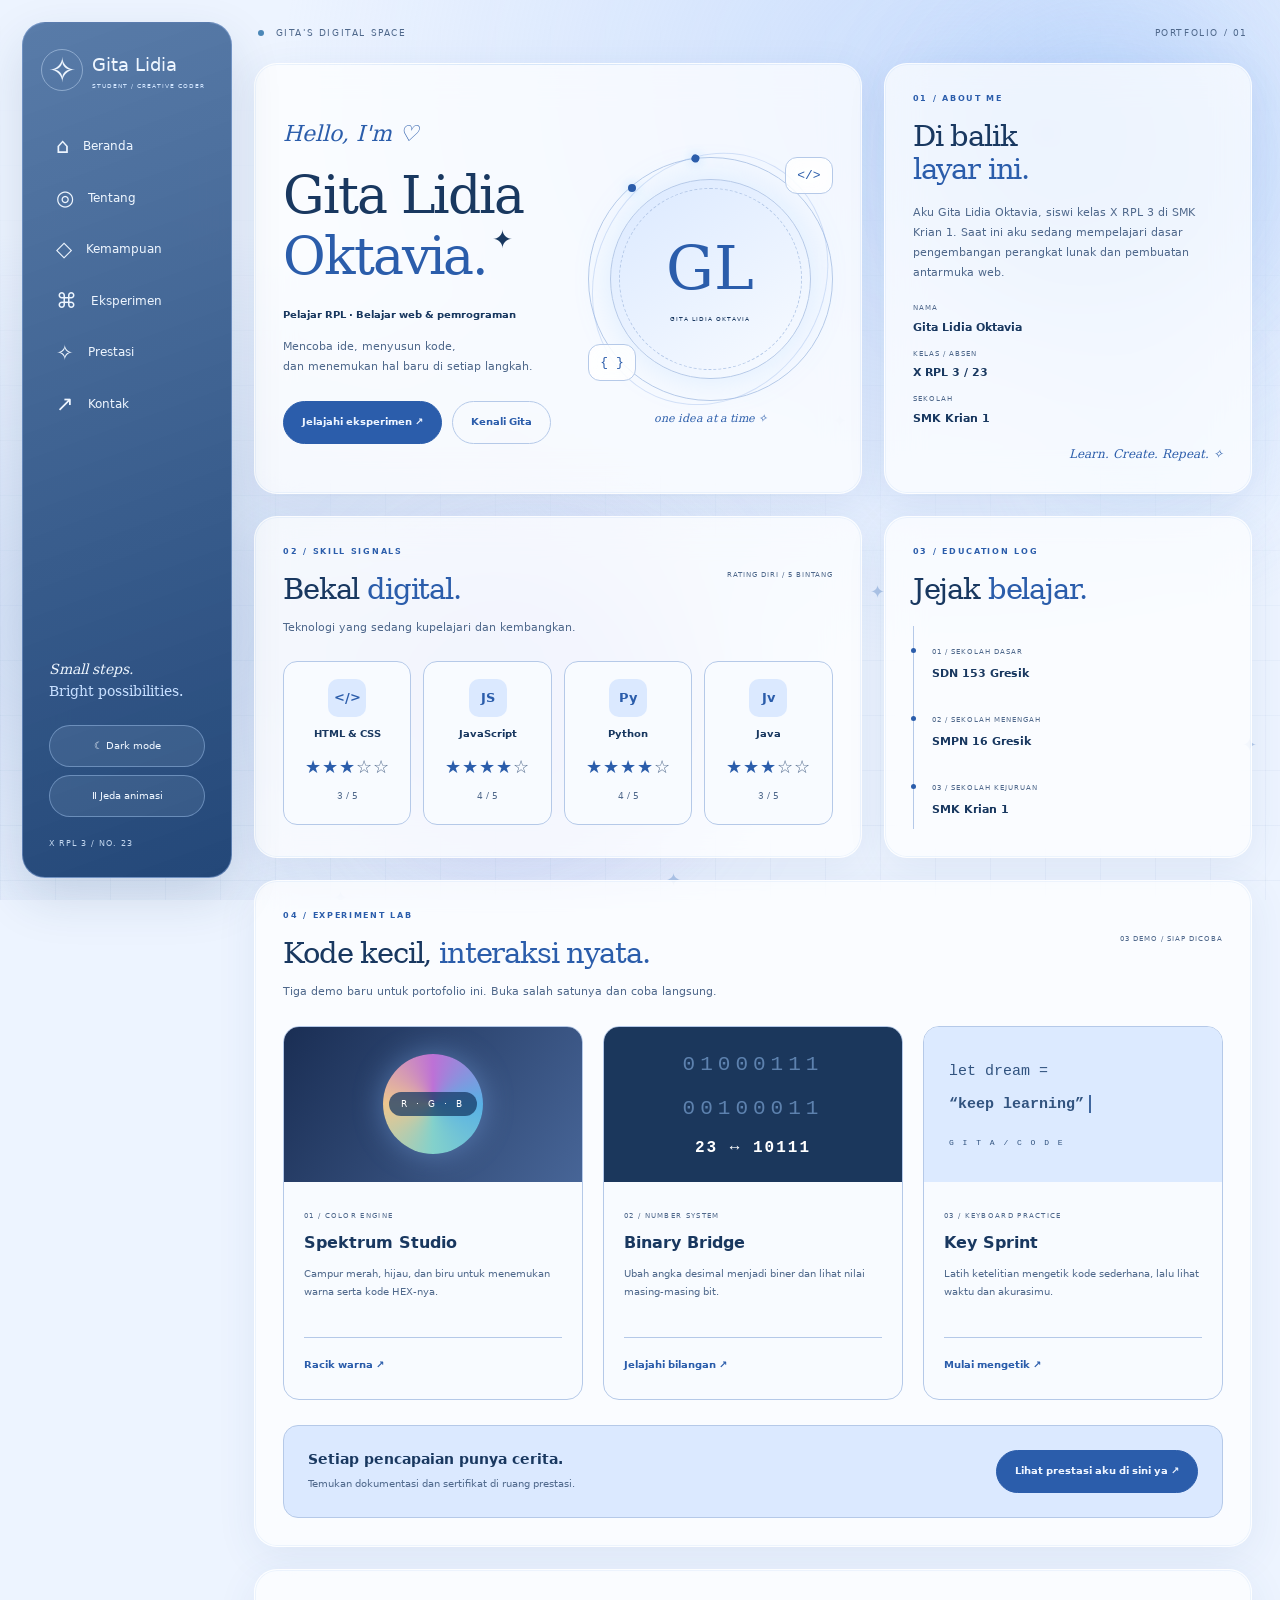
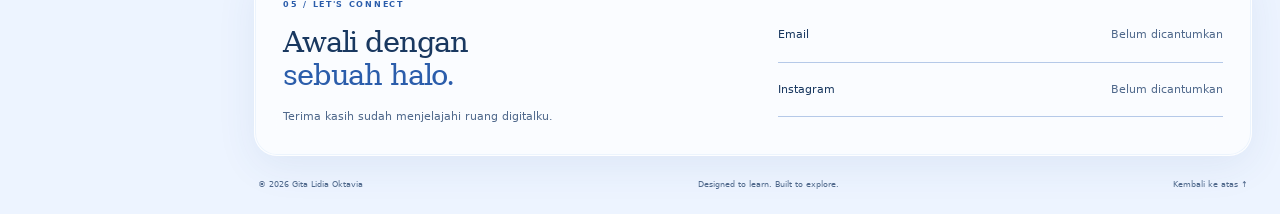
==== index.html @ 2a6676b7 "Upload ZIP deployment via Web Client Uploaded 19 files." ====
<!DOCTYPE html><html lang="id"><head><meta charset="UTF-8"><meta name="viewport" content="width=device-width, initial-scale=1"><meta name="theme-color" content="#edf4ff"><meta name="description" content="Portofolio Gita Lidia Oktavia, siswi X RPL 3 SMK Krian 1. Profil, keterampilan, eksperimen interaktif, dan prestasi."><title>Digital Space — Gita Lidia Oktavia</title><link rel="icon" href="assets/favicon.svg"><link rel="stylesheet" href="style.css"><script src="config.js" defer></script><script src="common.js" defer></script><script src="experience.js" defer></script><script src="script.js" defer></script></head><body><div class="ambient" aria-hidden="true"><i></i><i></i><i></i><div class="grid-floor"></div></div><a class="skip" href="#utama">Lewati navigasi</a><header class="sidebar"><div class="sidebar-top"><a class="brand" href="index.html"><span class="brand-icon">✧</span><span>Gita Lidia<small>STUDENT / CREATIVE CODER</small></span></a><button class="menu-toggle" aria-expanded="false" aria-controls="navigasi" hidden>Menu ☰</button></div><nav id="navigasi" aria-label="Menu utama"><a href="index.html#home"><span>⌂</span> Beranda</a><a href="index.html#profil"><span>◎</span> Tentang</a><a href="index.html#bekal"><span>◇</span> Kemampuan</a><a href="index.html#karya"><span>⌘</span> Eksperimen</a><a href="prestasi.html"><span>✧</span> Prestasi</a><a href="#kontak"><span>↗</span> Kontak</a></nav><div class="sidebar-bottom"><p>Small steps.<br><em>Bright possibilities.</em></p><button class="theme-toggle" type="button" aria-pressed="false" hidden>☾ Dark mode</button><button class="motion-toggle" type="button" aria-pressed="false" hidden>Ⅱ Jeda animasi</button><span class="sidebar-id">X RPL 3 / NO. 23</span></div></header><div class="workspace"><main id="utama"><div class="topbar"><span><i></i> GITA'S DIGITAL SPACE</span><span>PORTFOLIO / 01</span></div><div class="dashboard"><section id="home" class="glass hero"><div class="hero-copy"><p class="handwriting">Hello, I'm ♡</p><h1>Gita Lidia<br><em>Oktavia.</em><span class="spark" aria-hidden="true">✦</span></h1><p class="role">Pelajar RPL · Belajar web & pemrograman</p><p class="hero-description">Mencoba ide, menyusun kode,<br>dan menemukan hal baru di setiap langkah.</p><div class="hero-actions"><a class="button" href="#karya">Jelajahi eksperimen ↗</a><a class="button secondary" href="#profil">Kenali Gita</a></div></div><div class="profile-scene"><div class="orbit orbit-one"></div><div class="orbit orbit-two"></div><div class="profile-frame"><img id="profile-photo" alt="Foto Gita Lidia Oktavia" hidden><div id="profile-initials"><span>GL</span><small>GITA LIDIA OKTAVIA</small></div></div><span class="floating-code code-a" aria-hidden="true">&lt;/&gt;</span><span class="floating-code code-b" aria-hidden="true">{ }</span><span class="profile-caption">one idea at a time ✧</span></div></section><section id="profil" class="glass about"><p class="eyebrow">01 / ABOUT ME</p><h2>Di balik<br><em>layar ini.</em></h2><p>Aku Gita Lidia Oktavia, siswi kelas X RPL 3 di SMK Krian 1. Saat ini aku sedang mempelajari dasar pengembangan perangkat lunak dan pembuatan antarmuka web.</p><dl class="identity"><div><dt>NAMA</dt><dd>Gita Lidia Oktavia</dd></div><div><dt>KELAS / ABSEN</dt><dd>X RPL 3 / 23</dd></div><div><dt>SEKOLAH</dt><dd>SMK Krian 1</dd></div></dl><span class="about-note">Learn. Create. Repeat. ✧</span></section>
<section id="bekal" class="glass skills"><div class="section-heading"><div><p class="eyebrow">02 / SKILL SIGNALS</p><h2>Bekal <em>digital.</em></h2></div><span class="micro">RATING DIRI / 5 BINTANG</span></div><p>Teknologi yang sedang kupelajari dan kembangkan.</p><div class="skill-grid"><article class="skill-card"><span class="skill-icon">&lt;/&gt;</span><h3>HTML & CSS</h3><div class="stars" role="img" aria-label="3 dari 5 bintang"><span>★★★</span><span class="unfilled">☆☆</span></div><small>3 / 5</small></article><article class="skill-card"><span class="skill-icon">JS</span><h3>JavaScript</h3><div class="stars" role="img" aria-label="4 dari 5 bintang"><span>★★★★</span><span class="unfilled">☆</span></div><small>4 / 5</small></article><article class="skill-card"><span class="skill-icon">Py</span><h3>Python</h3><div class="stars" role="img" aria-label="4 dari 5 bintang"><span>★★★★</span><span class="unfilled">☆</span></div><small>4 / 5</small></article><article class="skill-card"><span class="skill-icon">Jv</span><h3>Java</h3><div class="stars" role="img" aria-label="3 dari 5 bintang"><span>★★★</span><span class="unfilled">☆☆</span></div><small>3 / 5</small></article></div></section><section class="glass education"><p class="eyebrow">03 / EDUCATION LOG</p><h2>Jejak <em>belajar.</em></h2><ol><li><span>01 / SEKOLAH DASAR</span><h3>SDN 153 Gresik</h3></li><li><span>02 / SEKOLAH MENENGAH</span><h3>SMPN 16 Gresik</h3></li><li><span>03 / SEKOLAH KEJURUAN</span><h3>SMK Krian 1</h3></li></ol></section>
<section id="karya" class="glass projects-panel"><div class="section-heading"><div><p class="eyebrow">04 / EXPERIMENT LAB</p><h2>Kode kecil,<em> interaksi nyata.</em></h2></div><span class="micro">03 DEMO / SIAP DICOBA</span></div><p>Tiga demo baru untuk portofolio ini. Buka salah satunya dan coba langsung.</p><div class="projects"><article class="project"><div class="project-art spectrum-art" aria-hidden="true"><div></div><span>R · G · B</span></div><div class="project-body"><span class="tag">01 / COLOR ENGINE</span><h3>Spektrum Studio</h3><p>Campur merah, hijau, dan biru untuk menemukan warna serta kode HEX-nya.</p><button class="demo-button" data-demo="rgb" hidden>Racik warna ↗</button></div></article><article class="project"><div class="project-art binary-art" aria-hidden="true"><span>01000111</span><span>00100011</span><strong>23 ↔ 10111</strong></div><div class="project-body"><span class="tag">02 / NUMBER SYSTEM</span><h3>Binary Bridge</h3><p>Ubah angka desimal menjadi biner dan lihat nilai masing-masing bit.</p><button class="demo-button" data-demo="binary" hidden>Jelajahi bilangan ↗</button></div></article><article class="project"><div class="project-art typing-art" aria-hidden="true"><span>let dream =</span><strong>“keep learning”<i></i></strong><div>G I T A / C O D E</div></div><div class="project-body"><span class="tag">03 / KEYBOARD PRACTICE</span><h3>Key Sprint</h3><p>Latih ketelitian mengetik kode sederhana, lalu lihat waktu dan akurasimu.</p><button class="demo-button" data-demo="typing" hidden>Mulai mengetik ↗</button></div></article></div><div class="achievement-cta"><div><h3>Setiap pencapaian punya cerita.</h3><p>Temukan dokumentasi dan sertifikat di ruang prestasi.</p></div><a class="button" href="prestasi.html">Lihat prestasi aku di sini ya ↗</a></div><noscript><p>Aktifkan JavaScript untuk memainkan demo.</p></noscript></section></div></main><footer id="kontak" class="glass contact-panel"><div><p class="eyebrow">05 / LET'S CONNECT</p><h2>Awali dengan<br><em>sebuah halo.</em></h2><p>Terima kasih sudah menjelajahi ruang digitalku.</p></div><div class="contact-details"><div class="contact-line"><span>Email</span><span id="email-contact">Belum dicantumkan</span></div><div class="contact-line"><span>Instagram</span><span id="social-contact">Belum dicantumkan</span></div></div></footer><div class="footer-bottom"><span>© <span id="year">2026</span> Gita Lidia Oktavia</span><span>Designed to learn. Built to explore.</span><a href="#utama">Kembali ke atas ↑</a></div></div><dialog id="demo-dialog" aria-labelledby="demo-title"><div class="dialog-head"><span>GITA / INTERACTIVE LAB</span><button id="close-dialog" type="button" aria-label="Tutup demo">×</button></div><h2 id="demo-title"></h2><div id="demo-content"></div></dialog></body></html>
---- style.css ----
@font-face{font-family:Space Sans;src:url(assets/fonts/DejaVuSans-Regular.woff);font-weight:400;font-display:swap}@font-face{font-family:Space Sans;src:url(assets/fonts/DejaVuSans-Bold.woff);font-weight:700;font-display:swap}@font-face{font-family:Space Serif;src:url(assets/fonts/DejaVuSerif-Regular.woff);font-display:swap}
:root{--bg:#edf4ff;--panel:#ffffffb8;--solid:#f8fbff;--ink:#193860;--muted:#50698c;--line:#b5c9e8;--accent:#2b5dab;--soft:#dbe9ff;--nav:#234778;--shadow:#31549415;color-scheme:light}body[data-theme=dark]{--bg:#0b1530;--panel:#112343d6;--solid:#15284a;--ink:#e5efff;--muted:#afc4e4;--line:#35527c;--accent:#a2caff;--soft:#203d66;--nav:#0b1934;--shadow:#0004;color-scheme:dark}*{box-sizing:border-box}html{scroll-behavior:smooth;scroll-padding-top:24px}body{margin:0;background:var(--bg);color:var(--ink);font:13px/1.8 'Space Sans',Arial,sans-serif}h1,h2,h3,p{margin:0}h1,h2{font-family:'Space Serif',Georgia,serif;letter-spacing:-.04em;font-weight:400;line-height:1.15}h2{font-size:29px}h3{line-height:1.4}em{font-style:normal;color:var(--accent)}a{color:inherit;text-decoration:none}button,input,select,textarea{font:inherit;color:inherit}button{cursor:pointer}button:disabled{opacity:.6;cursor:default}a:focus-visible,button:focus-visible,input:focus-visible{outline:3px solid var(--accent);outline-offset:4px}[hidden]{display:none!important}.skip{position:fixed;top:-90px;left:20px;z-index:90;padding:12px;background:var(--solid)}.skip:focus{top:10px}.ambient{position:fixed;inset:0;overflow:hidden;z-index:-1;pointer-events:none;background:radial-gradient(ellipse at 75% 10%,#accafa88,transparent 50%),radial-gradient(ellipse at 10% 70%,#b8cced88,transparent 45%)}.ambient>i{position:absolute;border-radius:50%;width:340px;height:340px;filter:blur(60px);background:#7faff53d;top:0;right:0;animation:drift 18s ease-in-out infinite alternate}.ambient>i:nth-child(2){top:60%;right:45%;background:#9da5f13d;animation-delay:-7s}.ambient>i:nth-child(3){top:40%;right:5%;width:140px;height:140px;background:#c1e1ff80;animation-delay:-4s}.grid-floor{position:absolute;inset:0;background-image:linear-gradient(#7196c312 1px,transparent 1px),linear-gradient(90deg,#7196c312 1px,transparent 1px);background-size:55px 55px;mask-image:linear-gradient(transparent,#000)}.sidebar{position:fixed;top:22px;bottom:22px;left:22px;width:210px;border:1px solid #89a9db88;border-radius:23px;background:linear-gradient(160deg,#41689bdc,var(--nav));backdrop-filter:blur(20px);color:#eef6ff;padding:26px 18px;display:flex;flex-direction:column;box-shadow:0 20px 50px #1b3c6425;z-index:20}.brand{display:flex;align-items:center;gap:9px;font-size:18px;line-height:1.5}.brand-icon{font-size:34px;border:1px solid #d3e8ff70;line-height:1;width:42px;height:42px;border-radius:50%;display:grid;place-items:center}.brand small{display:block;font-size:6px;letter-spacing:1px;color:#d1e5ff;margin-top:3px}nav{display:flex;flex-direction:column;gap:10px;margin-top:35px}nav a{display:flex;align-items:center;gap:14px;border-radius:30px;padding:10px 15px;font-size:12px;transition:background .2s}nav a span{font-size:21px;line-height:1}nav a:hover,nav a.active{background:#b6d3ff3d;box-shadow:inset 0 0 0 1px #d6e8ff4d}.sidebar-bottom{margin-top:auto;padding:25px 8px 0}.sidebar-bottom p{font-family:'Space Serif',serif;font-style:italic;font-size:14px;line-height:1.6;margin-bottom:22px}.sidebar-bottom em{color:#c6deff}.theme-toggle,.motion-toggle,.menu-toggle{border:1px solid #97b9e588;border-radius:22px;background:#d6e8ff18;color:#eef6ff;padding:10px 12px;font-size:10px;min-height:42px}.sidebar-bottom button{display:block;width:100%;margin-top:8px}.sidebar-id{display:block;font-size:8px;letter-spacing:1px;margin-top:20px;color:#c3d7ef}.menu-toggle{display:none}.workspace{margin-left:254px;padding:25px 28px 0 0;max-width:1700px}.topbar{display:flex;justify-content:space-between;margin:0 4px 22px;font-size:9px;letter-spacing:1.6px;color:var(--muted)}.topbar i{display:inline-block;width:6px;height:6px;border-radius:50%;background:#4c88b8;margin-right:7px}.glass{background:var(--panel);border:1px solid #fff9;border-radius:23px;box-shadow:0 10px 40px var(--shadow),inset 0 0 0 1px #b6d0f433;backdrop-filter:blur(18px);padding:28px;min-width:0}body[data-theme=dark] .glass{border-color:#789ac638}.dashboard{display:grid;grid-template-columns:1.65fr 1fr;gap:22px}.hero{display:grid;grid-template-columns:1.2fr 1fr;gap:12px;align-items:center;min-height:400px;overflow:hidden;position:relative}.hero:after{content:'';height:1px;width:100%;position:absolute;left:0;top:0;background:linear-gradient(90deg,transparent,#98c0ef,transparent);animation:scan 8s linear infinite;pointer-events:none;opacity:.25}.handwriting{font-family:'Space Serif',serif;font-style:italic;font-size:22px;color:var(--accent);margin-bottom:12px}.hero h1{font-size:clamp(38px,4.1vw,65px)}.spark{font-size:25px;display:inline-block;vertical-align:top;margin-left:5px;animation:twinkle 4s ease-in-out infinite}.role{font-weight:700;font-size:10px;margin-top:20px}.hero-description{font-size:11px;color:var(--muted);margin-top:13px}.hero-actions{display:flex;gap:10px;flex-wrap:wrap;margin-top:24px}.button{display:inline-flex;align-items:center;justify-content:center;background:var(--accent);color:var(--bg);border:1px solid var(--accent);border-radius:25px;min-height:43px;padding:11px 18px;font-size:10px;font-weight:700;transition:transform .2s,box-shadow .2s}.button:hover{transform:translateY(-3px);box-shadow:0 8px 20px var(--shadow)}.secondary{background:transparent;color:var(--accent);border-color:var(--line)}.profile-scene{position:relative;aspect-ratio:1;display:grid;place-items:center;width:100%;max-width:250px;margin:auto}.profile-frame{width:82%;height:82%;border-radius:50%;background:linear-gradient(145deg,var(--soft),var(--solid));border:1px solid var(--line);padding:8px;overflow:hidden;box-shadow:0 0 35px #91c8ff40}.profile-frame img{width:100%;height:100%;object-fit:cover;border-radius:50%}#profile-initials{height:100%;display:flex;flex-direction:column;align-items:center;justify-content:center;border-radius:50%;border:1px dashed var(--line)}#profile-initials>span{font-family:'Space Serif',serif;font-size:60px;line-height:1.2;color:var(--accent)}#profile-initials small{font-size:6px;letter-spacing:1px;margin-top:10px}.orbit{position:absolute;inset:0;border:1px solid var(--line);border-radius:50%;animation:spin 24s linear infinite;pointer-events:none}.orbit:before{content:'';width:8px;height:8px;position:absolute;top:11%;left:16%;border-radius:50%;background:var(--accent);box-shadow:0 0 12px #abd8ff}.orbit-two{inset:-8px 8px;transform:rotate(30deg);animation-direction:reverse;border-color:#8caee755}.floating-code{position:absolute;border:1px solid var(--line);background:var(--panel);backdrop-filter:blur(10px);padding:6px 11px;border-radius:12px;color:var(--accent);font-family:monospace;animation:bob 5s ease-in-out infinite}.code-a{top:0;right:0}.code-b{bottom:8%;left:0;animation-delay:-2s}.profile-caption{position:absolute;bottom:-28px;left:0;right:0;font-family:'Space Serif',serif;text-align:center;font-style:italic;color:var(--accent);font-size:11px}.eyebrow{font-size:8px;letter-spacing:1.7px;color:var(--accent);font-weight:700;margin-bottom:13px}.about>p:not(.eyebrow){color:var(--muted);font-size:11px;margin-top:17px}.identity{margin:20px 0 0;display:grid;gap:10px}.identity dt{font-size:7px;letter-spacing:1px;color:var(--muted)}.identity dd{font-size:11px;font-weight:700;margin:3px 0 0}.about-note{font-family:'Space Serif',serif;font-style:italic;display:block;text-align:right;margin-top:15px;color:var(--accent);font-size:12px}.section-heading{display:flex;justify-content:space-between;align-items:center;gap:18px;margin-bottom:12px}.micro{font-size:7px;letter-spacing:1px;color:var(--muted)}.skills>p,.projects-panel>p{font-size:11px;color:var(--muted)}.skill-grid{display:grid;grid-template-columns:repeat(4,1fr);gap:12px;margin-top:23px}.skill-card{padding:17px 10px;background:var(--solid);border:1px solid var(--line);border-radius:14px;text-align:center}.skill-icon{display:inline-grid;place-items:center;font-weight:700;width:38px;height:38px;border-radius:10px;background:var(--soft);color:var(--accent);font-size:13px}.skill-card h3{font-size:10px;margin-top:10px}.stars{white-space:nowrap;font-size:18px;letter-spacing:1px;color:var(--accent);margin-top:10px}.unfilled{color:var(--muted)}.skill-card small{font-size:9px;color:var(--muted)}.education ol{list-style:none;margin:20px 0 0;padding:0}.education li{padding:12px 0 12px 18px;border-left:1px solid var(--line);position:relative}.education li:before{content:'';width:5px;height:5px;background:var(--accent);border-radius:50%;position:absolute;left:-3px;top:22px}.education li span{font-size:7px;letter-spacing:1px;color:var(--muted)}.education h3{font-size:11px;margin-top:5px}.projects-panel{grid-column:1/-1}.projects{display:grid;grid-template-columns:repeat(3,1fr);gap:20px;margin-top:24px}.project{border:1px solid var(--line);border-radius:16px;overflow:hidden;background:var(--solid);transition:transform .25s}.project:hover{transform:translateY(-5px)}.project-art{height:155px;position:relative;background:var(--soft);overflow:hidden}.project-body{padding:20px}.tag{font-size:7px;letter-spacing:1.3px;color:var(--muted)}.project h3{font-size:16px;margin-top:7px}.project p{font-size:10px;color:var(--muted);margin-top:10px;min-height:55px}.demo-button{width:100%;border:0;border-top:1px solid var(--line);padding:13px 0 0;background:none;color:var(--accent);margin-top:17px;text-align:left;font-size:10px;font-weight:700;min-height:42px}.spectrum-art{display:grid;place-items:center;background:linear-gradient(125deg,#1a2e54,#476597)}.spectrum-art div{width:100px;height:100px;border-radius:50%;background:conic-gradient(#bd71d6,#59b1e5,#83d1cb,#eec68e,#bd71d6);box-shadow:0 0 30px #8ebdff66;animation:spin 22s linear infinite}.spectrum-art span{position:absolute;color:#fff;background:#153964bb;padding:4px 12px;border-radius:20px;font-size:9px;letter-spacing:3px}.binary-art{display:flex;flex-direction:column;justify-content:center;align-items:center;font-family:monospace;background:#1b375c;color:#9ecbff;letter-spacing:5px;gap:6px}.binary-art span{font-size:21px;opacity:.5}.binary-art strong{letter-spacing:2px;font-size:16px;color:#fff}.typing-art{display:flex;flex-direction:column;justify-content:center;padding:20px 25px;background:#dceaff;color:#31537f;font-family:monospace;font-size:15px;gap:6px}.typing-art strong{font-size:15px}.typing-art div{font-size:8px;letter-spacing:2px;margin-top:12px}.typing-art i{display:inline-block;width:2px;height:18px;background:#40679e;vertical-align:middle;margin-left:5px;animation:twinkle 1s infinite}.achievement-cta{padding:24px;background:var(--soft);border:1px solid var(--line);border-radius:15px;display:flex;justify-content:space-between;gap:20px;align-items:center;margin-top:25px}.achievement-cta h3{font-size:14px}.achievement-cta p{font-size:10px;margin-top:6px;color:var(--muted)}.contact-panel{display:grid;grid-template-columns:1fr 1fr;gap:50px;margin-top:22px}.contact-panel p:not(.eyebrow){font-size:11px;color:var(--muted);margin-top:15px}.contact-details{align-self:center}.contact-line{padding:17px 0;border-bottom:1px solid var(--line);display:flex;justify-content:space-between;gap:20px;font-size:11px;overflow-wrap:anywhere}.contact-line a{text-decoration:underline}.contact-line>span:last-child{color:var(--muted);min-width:0}.footer-bottom{display:flex;justify-content:space-between;gap:20px;font-size:8px;color:var(--muted);padding:22px 4px}.gallery-intro{position:relative;margin-bottom:22px;padding:40px}.gallery-intro .eyebrow{margin-top:30px}.gallery-intro h1{font-size:clamp(35px,5vw,60px)}.gallery-intro>p:last-child{margin-top:24px;color:var(--muted)}.text-link{font-size:11px;color:var(--accent)}.gallery-section{min-height:350px}.achievement-grid{display:grid;grid-template-columns:repeat(3,1fr);gap:20px}#gallery-status{font-size:11px;color:var(--muted);margin-bottom:20px}.achievement-card{border:1px solid var(--line);border-radius:16px;overflow:hidden}.achievement-open{background:var(--solid);padding:0;border:0;width:100%;text-align:left}.achievement-image{aspect-ratio:4/3;padding:15px;background:var(--soft)}.achievement-image img{width:100%;height:100%;object-fit:contain}.achievement-caption{padding:20px;display:flex;align-items:center;justify-content:space-between;gap:10px}.achievement-caption h2{font-size:20px}.achievement-caption span{font-size:9px}.achievement-empty{padding:50px 15px;text-align:center;border:1px dashed var(--line);border-radius:17px}.achievement-empty>span{font-size:40px;color:var(--accent)}.achievement-empty h2{font-size:27px}.achievement-empty p{font-size:12px;margin-top:15px;color:var(--muted)}dialog{width:min(550px,calc(100% - 28px));max-height:88vh;overflow:auto;background:var(--solid);color:var(--ink);border:1px solid var(--line);padding:25px;border-radius:22px;box-shadow:0 25px 80px #0004}dialog::backdrop{background:#09172ec7;backdrop-filter:blur(5px)}.dialog-head{display:flex;justify-content:space-between;align-items:center;gap:10px}.dialog-head>span{font-size:8px;letter-spacing:1px;color:var(--muted)}.dialog-head button{width:44px;height:44px;border-radius:50%;background:var(--soft);border:1px solid var(--line);font-size:25px}dialog h2{font-size:29px;margin:15px 0 20px}dialog p{font-size:12px;color:var(--muted)}.achievement-viewer{width:min(950px,calc(100% - 28px))}.achievement-viewer img{display:block;max-height:60vh;width:100%;object-fit:contain;margin:20px 0}label{display:block;font-size:12px;margin:15px 0 7px}input:not([type=range]){width:100%;min-height:45px;border:1px solid var(--line);border-radius:9px;padding:12px;background:var(--bg)}input[type=range]{width:100%;accent-color:var(--accent);min-height:30px}.color-preview{height:140px;border:1px solid var(--line);border-radius:15px;margin:20px 0}.result{display:block;padding:16px;background:var(--soft);border-radius:12px;font:700 17px/1.6 monospace;overflow-wrap:anywhere;margin:15px 0}.demo-actions{display:flex;gap:10px;flex-wrap:wrap;margin-top:20px}.bit-grid{display:grid;grid-template-columns:repeat(8,1fr);gap:5px;margin:20px 0}.bit-grid div{padding:10px 2px;text-align:center;border-radius:8px;background:var(--soft);border:1px solid var(--line)}.bit-grid strong{font-size:19px;display:block}.bit-grid small{font-size:8px;color:var(--muted)}.typing-target{font-family:monospace;font-size:15px;padding:20px;border-radius:12px;background:var(--soft);margin:20px 0;overflow-wrap:anywhere}.sparkle{position:absolute;font-size:18px;color:#5b87c866;animation:twinkle 5s ease-in-out infinite}.is-paused *{animation-play-state:paused!important}.reveal-in{animation:reveal .6s ease-out both}@keyframes spin{to{rotate:360deg}}@keyframes bob{50%{transform:translateY(-10px)}}@keyframes drift{to{transform:translate(-100px,100px) scale(1.2)}}@keyframes twinkle{50%{opacity:.2;scale:.85}}@keyframes scan{to{top:100%}}@keyframes reveal{from{opacity:.4;transform:translateY(18px)}to{opacity:1;transform:none}}
@media(min-width:1700px){.workspace{margin-right:auto}}@media(max-width:1200px){.sidebar{width:190px;left:16px;padding:25px 14px}.workspace{margin-left:226px;padding-right:20px}.dashboard{grid-template-columns:1fr 1fr}.hero{grid-column:1/-1;grid-template-columns:1.3fr 1fr;min-height:350px;padding:35px}.hero h1{font-size:60px}.profile-scene{max-width:230px}.about{grid-column:1}.skills{grid-column:2}.skill-grid{grid-template-columns:1fr 1fr}.education{grid-column:1/-1}.education ol{display:grid;grid-template-columns:repeat(3,1fr);gap:20px}.stars{font-size:19px}.section-heading{flex-wrap:wrap}.glass{padding:25px}.project-body{padding:16px}}
@media(max-width:760px){html{scroll-padding-top:90px}.sidebar{position:sticky;top:0;bottom:auto;left:0;width:100%;border-radius:0;padding:12px 20px;display:block;background:var(--nav)}.sidebar-top{display:flex;align-items:center;justify-content:space-between}.brand{font-size:17px}.brand-icon{width:36px;height:36px;font-size:29px}.brand small{font-size:6px}.menu-toggle{display:block}nav{flex-direction:row;flex-wrap:wrap;gap:5px;margin-top:13px}nav a{font-size:10px;padding:7px 10px;gap:7px}nav a span{font-size:16px}.js nav{display:none}.js nav.open{display:flex}.sidebar-bottom{padding:0;display:flex;gap:8px;align-items:center;margin-top:8px}.sidebar-bottom p,.sidebar-id{display:none}.sidebar-bottom button{display:inline-block;width:auto;margin:0;padding:7px 12px;font-size:9px;min-height:34px}.workspace{margin:0;padding:22px 16px 0}.topbar{font-size:7px;letter-spacing:1px;margin-bottom:18px}.dashboard{grid-template-columns:1fr;gap:16px}.hero,.about,.skills,.education,.projects-panel{grid-column:auto}.glass{padding:24px;border-radius:19px}.hero{grid-template-columns:1fr;gap:40px;padding:30px 25px 50px}.hero h1{font-size:clamp(46px,14vw,67px)}.handwriting{font-size:22px}.hero-description{font-size:12px}.role{font-size:10px}.profile-scene{max-width:220px}.hero-actions{gap:10px}.button{font-size:10px}.identity{gap:17px}.identity dd{font-size:13px}.about>p:not(.eyebrow){font-size:12px}.about h2 br{display:none}.skill-grid{gap:12px}.skill-card h3{font-size:12px}.skill-card{padding:20px 10px}.education ol{grid-template-columns:1fr;gap:5px}.education h3{font-size:13px}.projects{grid-template-columns:1fr;gap:20px}.project p{min-height:0;font-size:12px}.project h3{font-size:18px}.project-body{padding:22px}.project-art{height:165px}.demo-button{font-size:12px}.tag{font-size:8px}.projects-panel h2{font-size:29px}.achievement-cta{padding:20px;flex-direction:column;align-items:start}.achievement-cta .button{font-size:9px}.contact-panel{grid-template-columns:1fr;gap:20px;margin-top:16px}.contact-line{flex-wrap:wrap}.footer-bottom{flex-direction:column;gap:6px;padding:22px 5px 30px}.gallery-intro h1{font-size:36px}.achievement-grid{grid-template-columns:1fr}.gallery-intro>p:last-child{font-size:12px}.achievement-empty h2{font-size:25px}dialog{padding:20px}.bit-grid{gap:3px}.bit-grid small{font-size:7px}.ambient>i{width:200px;height:200px}}
@media(prefers-reduced-motion:reduce){html{scroll-behavior:auto}*,*::before,*::after{animation:none!important;transition:none!important}.motion-toggle{display:none!important}}
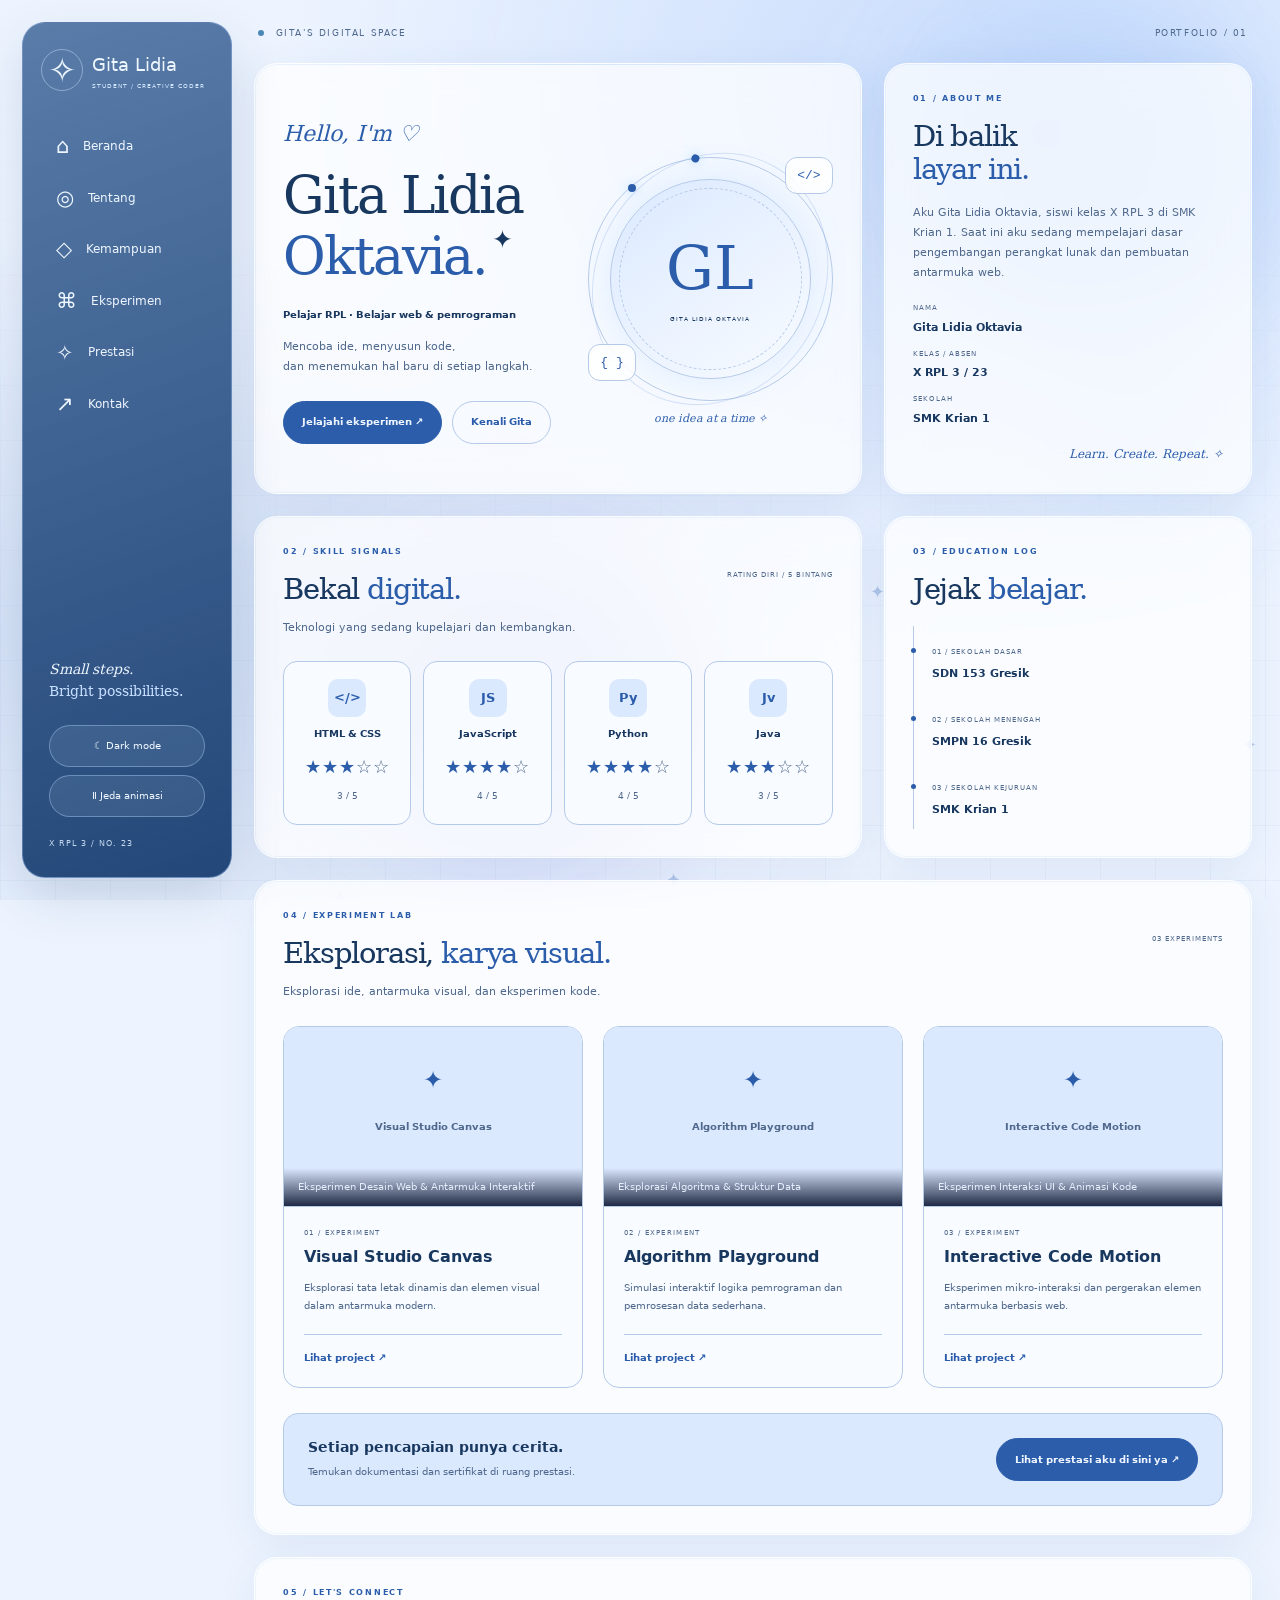
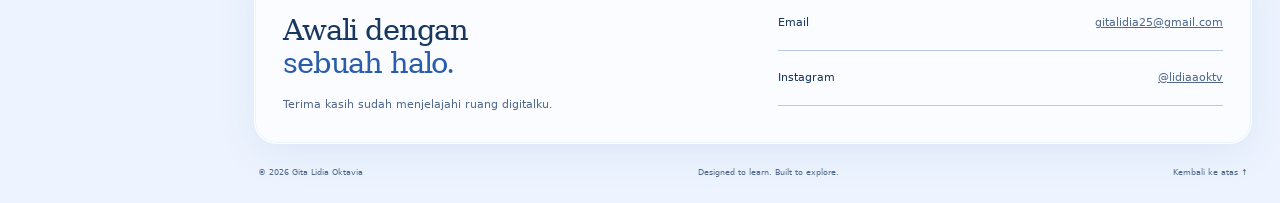
==== commit c3368f9a: "feat: update Experiment Lab section to dynamic image cards - Move Experiment Lab data structure to c" ====
--- a/index.html
+++ b/index.html
@@ -1,3 +1,3 @@
 <!DOCTYPE html><html lang="id"><head><meta charset="UTF-8"><meta name="viewport" content="width=device-width, initial-scale=1"><meta name="theme-color" content="#edf4ff"><meta name="description" content="Portofolio Gita Lidia Oktavia, siswi X RPL 3 SMK Krian 1. Profil, keterampilan, eksperimen interaktif, dan prestasi."><title>Digital Space — Gita Lidia Oktavia</title><link rel="icon" href="assets/favicon.svg"><link rel="stylesheet" href="style.css"><script src="config.js" defer></script><script src="common.js" defer></script><script src="experience.js" defer></script><script src="script.js" defer></script></head><body><div class="ambient" aria-hidden="true"><i></i><i></i><i></i><div class="grid-floor"></div></div><a class="skip" href="#utama">Lewati navigasi</a><header class="sidebar"><div class="sidebar-top"><a class="brand" href="index.html"><span class="brand-icon">✧</span><span>Gita Lidia<small>STUDENT / CREATIVE CODER</small></span></a><button class="menu-toggle" aria-expanded="false" aria-controls="navigasi" hidden>Menu ☰</button></div><nav id="navigasi" aria-label="Menu utama"><a href="index.html#home"><span>⌂</span> Beranda</a><a href="index.html#profil"><span>◎</span> Tentang</a><a href="index.html#bekal"><span>◇</span> Kemampuan</a><a href="index.html#karya"><span>⌘</span> Eksperimen</a><a href="prestasi.html"><span>✧</span> Prestasi</a><a href="#kontak"><span>↗</span> Kontak</a></nav><div class="sidebar-bottom"><p>Small steps.<br><em>Bright possibilities.</em></p><button class="theme-toggle" type="button" aria-pressed="false" hidden>☾ Dark mode</button><button class="motion-toggle" type="button" aria-pressed="false" hidden>Ⅱ Jeda animasi</button><span class="sidebar-id">X RPL 3 / NO. 23</span></div></header><div class="workspace"><main id="utama"><div class="topbar"><span><i></i> GITA'S DIGITAL SPACE</span><span>PORTFOLIO / 01</span></div><div class="dashboard"><section id="home" class="glass hero"><div class="hero-copy"><p class="handwriting">Hello, I'm ♡</p><h1>Gita Lidia<br><em>Oktavia.</em><span class="spark" aria-hidden="true">✦</span></h1><p class="role">Pelajar RPL · Belajar web & pemrograman</p><p class="hero-description">Mencoba ide, menyusun kode,<br>dan menemukan hal baru di setiap langkah.</p><div class="hero-actions"><a class="button" href="#karya">Jelajahi eksperimen ↗</a><a class="button secondary" href="#profil">Kenali Gita</a></div></div><div class="profile-scene"><div class="orbit orbit-one"></div><div class="orbit orbit-two"></div><div class="profile-frame"><img id="profile-photo" alt="Foto Gita Lidia Oktavia" hidden><div id="profile-initials"><span>GL</span><small>GITA LIDIA OKTAVIA</small></div></div><span class="floating-code code-a" aria-hidden="true">&lt;/&gt;</span><span class="floating-code code-b" aria-hidden="true">{ }</span><span class="profile-caption">one idea at a time ✧</span></div></section><section id="profil" class="glass about"><p class="eyebrow">01 / ABOUT ME</p><h2>Di balik<br><em>layar ini.</em></h2><p>Aku Gita Lidia Oktavia, siswi kelas X RPL 3 di SMK Krian 1. Saat ini aku sedang mempelajari dasar pengembangan perangkat lunak dan pembuatan antarmuka web.</p><dl class="identity"><div><dt>NAMA</dt><dd>Gita Lidia Oktavia</dd></div><div><dt>KELAS / ABSEN</dt><dd>X RPL 3 / 23</dd></div><div><dt>SEKOLAH</dt><dd>SMK Krian 1</dd></div></dl><span class="about-note">Learn. Create. Repeat. ✧</span></section>
 <section id="bekal" class="glass skills"><div class="section-heading"><div><p class="eyebrow">02 / SKILL SIGNALS</p><h2>Bekal <em>digital.</em></h2></div><span class="micro">RATING DIRI / 5 BINTANG</span></div><p>Teknologi yang sedang kupelajari dan kembangkan.</p><div class="skill-grid"><article class="skill-card"><span class="skill-icon">&lt;/&gt;</span><h3>HTML & CSS</h3><div class="stars" role="img" aria-label="3 dari 5 bintang"><span>★★★</span><span class="unfilled">☆☆</span></div><small>3 / 5</small></article><article class="skill-card"><span class="skill-icon">JS</span><h3>JavaScript</h3><div class="stars" role="img" aria-label="4 dari 5 bintang"><span>★★★★</span><span class="unfilled">☆</span></div><small>4 / 5</small></article><article class="skill-card"><span class="skill-icon">Py</span><h3>Python</h3><div class="stars" role="img" aria-label="4 dari 5 bintang"><span>★★★★</span><span class="unfilled">☆</span></div><small>4 / 5</small></article><article class="skill-card"><span class="skill-icon">Jv</span><h3>Java</h3><div class="stars" role="img" aria-label="3 dari 5 bintang"><span>★★★</span><span class="unfilled">☆☆</span></div><small>3 / 5</small></article></div></section><section class="glass education"><p class="eyebrow">03 / EDUCATION LOG</p><h2>Jejak <em>belajar.</em></h2><ol><li><span>01 / SEKOLAH DASAR</span><h3>SDN 153 Gresik</h3></li><li><span>02 / SEKOLAH MENENGAH</span><h3>SMPN 16 Gresik</h3></li><li><span>03 / SEKOLAH KEJURUAN</span><h3>SMK Krian 1</h3></li></ol></section>
-<section id="karya" class="glass projects-panel"><div class="section-heading"><div><p class="eyebrow">04 / EXPERIMENT LAB</p><h2>Kode kecil,<em> interaksi nyata.</em></h2></div><span class="micro">03 DEMO / SIAP DICOBA</span></div><p>Tiga demo baru untuk portofolio ini. Buka salah satunya dan coba langsung.</p><div class="projects"><article class="project"><div class="project-art spectrum-art" aria-hidden="true"><div></div><span>R · G · B</span></div><div class="project-body"><span class="tag">01 / COLOR ENGINE</span><h3>Spektrum Studio</h3><p>Campur merah, hijau, dan biru untuk menemukan warna serta kode HEX-nya.</p><button class="demo-button" data-demo="rgb" hidden>Racik warna ↗</button></div></article><article class="project"><div class="project-art binary-art" aria-hidden="true"><span>01000111</span><span>00100011</span><strong>23 ↔ 10111</strong></div><div class="project-body"><span class="tag">02 / NUMBER SYSTEM</span><h3>Binary Bridge</h3><p>Ubah angka desimal menjadi biner dan lihat nilai masing-masing bit.</p><button class="demo-button" data-demo="binary" hidden>Jelajahi bilangan ↗</button></div></article><article class="project"><div class="project-art typing-art" aria-hidden="true"><span>let dream =</span><strong>“keep learning”<i></i></strong><div>G I T A / C O D E</div></div><div class="project-body"><span class="tag">03 / KEYBOARD PRACTICE</span><h3>Key Sprint</h3><p>Latih ketelitian mengetik kode sederhana, lalu lihat waktu dan akurasimu.</p><button class="demo-button" data-demo="typing" hidden>Mulai mengetik ↗</button></div></article></div><div class="achievement-cta"><div><h3>Setiap pencapaian punya cerita.</h3><p>Temukan dokumentasi dan sertifikat di ruang prestasi.</p></div><a class="button" href="prestasi.html">Lihat prestasi aku di sini ya ↗</a></div><noscript><p>Aktifkan JavaScript untuk memainkan demo.</p></noscript></section></div></main><footer id="kontak" class="glass contact-panel"><div><p class="eyebrow">05 / LET'S CONNECT</p><h2>Awali dengan<br><em>sebuah halo.</em></h2><p>Terima kasih sudah menjelajahi ruang digitalku.</p></div><div class="contact-details"><div class="contact-line"><span>Email</span><span id="email-contact">Belum dicantumkan</span></div><div class="contact-line"><span>Instagram</span><span id="social-contact">Belum dicantumkan</span></div></div></footer><div class="footer-bottom"><span>© <span id="year">2026</span> Gita Lidia Oktavia</span><span>Designed to learn. Built to explore.</span><a href="#utama">Kembali ke atas ↑</a></div></div><dialog id="demo-dialog" aria-labelledby="demo-title"><div class="dialog-head"><span>GITA / INTERACTIVE LAB</span><button id="close-dialog" type="button" aria-label="Tutup demo">×</button></div><h2 id="demo-title"></h2><div id="demo-content"></div></dialog></body></html>+<section id="karya" class="glass projects-panel"><div class="section-heading"><div><p class="eyebrow">04 / EXPERIMENT LAB</p><h2>Eksplorasi,<em> karya visual.</em></h2></div><span class="micro">03 EXPERIMENTS</span></div><p>Eksplorasi ide, antarmuka visual, dan eksperimen kode.</p><div class="projects" id="experiment-container"></div><div class="achievement-cta"><div><h3>Setiap pencapaian punya cerita.</h3><p>Temukan dokumentasi dan sertifikat di ruang prestasi.</p></div><a class="button" href="prestasi.html">Lihat prestasi aku di sini ya ↗</a></div><noscript><p>Aktifkan JavaScript untuk melihat eksperimen.</p></noscript></section></div></main><footer id="kontak" class="glass contact-panel"><div><p class="eyebrow">05 / LET'S CONNECT</p><h2>Awali dengan<br><em>sebuah halo.</em></h2><p>Terima kasih sudah menjelajahi ruang digitalku.</p></div><div class="contact-details"><div class="contact-line"><span>Email</span><span id="email-contact">Belum dicantumkan</span></div><div class="contact-line"><span>Instagram</span><span id="social-contact">Belum dicantumkan</span></div></div></footer><div class="footer-bottom"><span>© <span id="year">2026</span> Gita Lidia Oktavia</span><span>Designed to learn. Built to explore.</span><a href="#utama">Kembali ke atas ↑</a></div></div><dialog id="demo-dialog" aria-labelledby="demo-title"><div class="dialog-head"><span>GITA / INTERACTIVE LAB</span><button id="close-dialog" type="button" aria-label="Tutup demo">×</button></div><h2 id="demo-title"></h2><div id="demo-content"></div></dialog></body></html>
--- a/style.css
+++ b/style.css
@@ -1,5 +1,5 @@
 @font-face{font-family:Space Sans;src:url(assets/fonts/DejaVuSans-Regular.woff);font-weight:400;font-display:swap}@font-face{font-family:Space Sans;src:url(assets/fonts/DejaVuSans-Bold.woff);font-weight:700;font-display:swap}@font-face{font-family:Space Serif;src:url(assets/fonts/DejaVuSerif-Regular.woff);font-display:swap}
-:root{--bg:#edf4ff;--panel:#ffffffb8;--solid:#f8fbff;--ink:#193860;--muted:#50698c;--line:#b5c9e8;--accent:#2b5dab;--soft:#dbe9ff;--nav:#234778;--shadow:#31549415;color-scheme:light}body[data-theme=dark]{--bg:#0b1530;--panel:#112343d6;--solid:#15284a;--ink:#e5efff;--muted:#afc4e4;--line:#35527c;--accent:#a2caff;--soft:#203d66;--nav:#0b1934;--shadow:#0004;color-scheme:dark}*{box-sizing:border-box}html{scroll-behavior:smooth;scroll-padding-top:24px}body{margin:0;background:var(--bg);color:var(--ink);font:13px/1.8 'Space Sans',Arial,sans-serif}h1,h2,h3,p{margin:0}h1,h2{font-family:'Space Serif',Georgia,serif;letter-spacing:-.04em;font-weight:400;line-height:1.15}h2{font-size:29px}h3{line-height:1.4}em{font-style:normal;color:var(--accent)}a{color:inherit;text-decoration:none}button,input,select,textarea{font:inherit;color:inherit}button{cursor:pointer}button:disabled{opacity:.6;cursor:default}a:focus-visible,button:focus-visible,input:focus-visible{outline:3px solid var(--accent);outline-offset:4px}[hidden]{display:none!important}.skip{position:fixed;top:-90px;left:20px;z-index:90;padding:12px;background:var(--solid)}.skip:focus{top:10px}.ambient{position:fixed;inset:0;overflow:hidden;z-index:-1;pointer-events:none;background:radial-gradient(ellipse at 75% 10%,#accafa88,transparent 50%),radial-gradient(ellipse at 10% 70%,#b8cced88,transparent 45%)}.ambient>i{position:absolute;border-radius:50%;width:340px;height:340px;filter:blur(60px);background:#7faff53d;top:0;right:0;animation:drift 18s ease-in-out infinite alternate}.ambient>i:nth-child(2){top:60%;right:45%;background:#9da5f13d;animation-delay:-7s}.ambient>i:nth-child(3){top:40%;right:5%;width:140px;height:140px;background:#c1e1ff80;animation-delay:-4s}.grid-floor{position:absolute;inset:0;background-image:linear-gradient(#7196c312 1px,transparent 1px),linear-gradient(90deg,#7196c312 1px,transparent 1px);background-size:55px 55px;mask-image:linear-gradient(transparent,#000)}.sidebar{position:fixed;top:22px;bottom:22px;left:22px;width:210px;border:1px solid #89a9db88;border-radius:23px;background:linear-gradient(160deg,#41689bdc,var(--nav));backdrop-filter:blur(20px);color:#eef6ff;padding:26px 18px;display:flex;flex-direction:column;box-shadow:0 20px 50px #1b3c6425;z-index:20}.brand{display:flex;align-items:center;gap:9px;font-size:18px;line-height:1.5}.brand-icon{font-size:34px;border:1px solid #d3e8ff70;line-height:1;width:42px;height:42px;border-radius:50%;display:grid;place-items:center}.brand small{display:block;font-size:6px;letter-spacing:1px;color:#d1e5ff;margin-top:3px}nav{display:flex;flex-direction:column;gap:10px;margin-top:35px}nav a{display:flex;align-items:center;gap:14px;border-radius:30px;padding:10px 15px;font-size:12px;transition:background .2s}nav a span{font-size:21px;line-height:1}nav a:hover,nav a.active{background:#b6d3ff3d;box-shadow:inset 0 0 0 1px #d6e8ff4d}.sidebar-bottom{margin-top:auto;padding:25px 8px 0}.sidebar-bottom p{font-family:'Space Serif',serif;font-style:italic;font-size:14px;line-height:1.6;margin-bottom:22px}.sidebar-bottom em{color:#c6deff}.theme-toggle,.motion-toggle,.menu-toggle{border:1px solid #97b9e588;border-radius:22px;background:#d6e8ff18;color:#eef6ff;padding:10px 12px;font-size:10px;min-height:42px}.sidebar-bottom button{display:block;width:100%;margin-top:8px}.sidebar-id{display:block;font-size:8px;letter-spacing:1px;margin-top:20px;color:#c3d7ef}.menu-toggle{display:none}.workspace{margin-left:254px;padding:25px 28px 0 0;max-width:1700px}.topbar{display:flex;justify-content:space-between;margin:0 4px 22px;font-size:9px;letter-spacing:1.6px;color:var(--muted)}.topbar i{display:inline-block;width:6px;height:6px;border-radius:50%;background:#4c88b8;margin-right:7px}.glass{background:var(--panel);border:1px solid #fff9;border-radius:23px;box-shadow:0 10px 40px var(--shadow),inset 0 0 0 1px #b6d0f433;backdrop-filter:blur(18px);padding:28px;min-width:0}body[data-theme=dark] .glass{border-color:#789ac638}.dashboard{display:grid;grid-template-columns:1.65fr 1fr;gap:22px}.hero{display:grid;grid-template-columns:1.2fr 1fr;gap:12px;align-items:center;min-height:400px;overflow:hidden;position:relative}.hero:after{content:'';height:1px;width:100%;position:absolute;left:0;top:0;background:linear-gradient(90deg,transparent,#98c0ef,transparent);animation:scan 8s linear infinite;pointer-events:none;opacity:.25}.handwriting{font-family:'Space Serif',serif;font-style:italic;font-size:22px;color:var(--accent);margin-bottom:12px}.hero h1{font-size:clamp(38px,4.1vw,65px)}.spark{font-size:25px;display:inline-block;vertical-align:top;margin-left:5px;animation:twinkle 4s ease-in-out infinite}.role{font-weight:700;font-size:10px;margin-top:20px}.hero-description{font-size:11px;color:var(--muted);margin-top:13px}.hero-actions{display:flex;gap:10px;flex-wrap:wrap;margin-top:24px}.button{display:inline-flex;align-items:center;justify-content:center;background:var(--accent);color:var(--bg);border:1px solid var(--accent);border-radius:25px;min-height:43px;padding:11px 18px;font-size:10px;font-weight:700;transition:transform .2s,box-shadow .2s}.button:hover{transform:translateY(-3px);box-shadow:0 8px 20px var(--shadow)}.secondary{background:transparent;color:var(--accent);border-color:var(--line)}.profile-scene{position:relative;aspect-ratio:1;display:grid;place-items:center;width:100%;max-width:250px;margin:auto}.profile-frame{width:82%;height:82%;border-radius:50%;background:linear-gradient(145deg,var(--soft),var(--solid));border:1px solid var(--line);padding:8px;overflow:hidden;box-shadow:0 0 35px #91c8ff40}.profile-frame img{width:100%;height:100%;object-fit:cover;border-radius:50%}#profile-initials{height:100%;display:flex;flex-direction:column;align-items:center;justify-content:center;border-radius:50%;border:1px dashed var(--line)}#profile-initials>span{font-family:'Space Serif',serif;font-size:60px;line-height:1.2;color:var(--accent)}#profile-initials small{font-size:6px;letter-spacing:1px;margin-top:10px}.orbit{position:absolute;inset:0;border:1px solid var(--line);border-radius:50%;animation:spin 24s linear infinite;pointer-events:none}.orbit:before{content:'';width:8px;height:8px;position:absolute;top:11%;left:16%;border-radius:50%;background:var(--accent);box-shadow:0 0 12px #abd8ff}.orbit-two{inset:-8px 8px;transform:rotate(30deg);animation-direction:reverse;border-color:#8caee755}.floating-code{position:absolute;border:1px solid var(--line);background:var(--panel);backdrop-filter:blur(10px);padding:6px 11px;border-radius:12px;color:var(--accent);font-family:monospace;animation:bob 5s ease-in-out infinite}.code-a{top:0;right:0}.code-b{bottom:8%;left:0;animation-delay:-2s}.profile-caption{position:absolute;bottom:-28px;left:0;right:0;font-family:'Space Serif',serif;text-align:center;font-style:italic;color:var(--accent);font-size:11px}.eyebrow{font-size:8px;letter-spacing:1.7px;color:var(--accent);font-weight:700;margin-bottom:13px}.about>p:not(.eyebrow){color:var(--muted);font-size:11px;margin-top:17px}.identity{margin:20px 0 0;display:grid;gap:10px}.identity dt{font-size:7px;letter-spacing:1px;color:var(--muted)}.identity dd{font-size:11px;font-weight:700;margin:3px 0 0}.about-note{font-family:'Space Serif',serif;font-style:italic;display:block;text-align:right;margin-top:15px;color:var(--accent);font-size:12px}.section-heading{display:flex;justify-content:space-between;align-items:center;gap:18px;margin-bottom:12px}.micro{font-size:7px;letter-spacing:1px;color:var(--muted)}.skills>p,.projects-panel>p{font-size:11px;color:var(--muted)}.skill-grid{display:grid;grid-template-columns:repeat(4,1fr);gap:12px;margin-top:23px}.skill-card{padding:17px 10px;background:var(--solid);border:1px solid var(--line);border-radius:14px;text-align:center}.skill-icon{display:inline-grid;place-items:center;font-weight:700;width:38px;height:38px;border-radius:10px;background:var(--soft);color:var(--accent);font-size:13px}.skill-card h3{font-size:10px;margin-top:10px}.stars{white-space:nowrap;font-size:18px;letter-spacing:1px;color:var(--accent);margin-top:10px}.unfilled{color:var(--muted)}.skill-card small{font-size:9px;color:var(--muted)}.education ol{list-style:none;margin:20px 0 0;padding:0}.education li{padding:12px 0 12px 18px;border-left:1px solid var(--line);position:relative}.education li:before{content:'';width:5px;height:5px;background:var(--accent);border-radius:50%;position:absolute;left:-3px;top:22px}.education li span{font-size:7px;letter-spacing:1px;color:var(--muted)}.education h3{font-size:11px;margin-top:5px}.projects-panel{grid-column:1/-1}.projects{display:grid;grid-template-columns:repeat(3,1fr);gap:20px;margin-top:24px}.project{border:1px solid var(--line);border-radius:16px;overflow:hidden;background:var(--solid);transition:transform .25s}.project:hover{transform:translateY(-5px)}.project-art{height:155px;position:relative;background:var(--soft);overflow:hidden}.project-body{padding:20px}.tag{font-size:7px;letter-spacing:1.3px;color:var(--muted)}.project h3{font-size:16px;margin-top:7px}.project p{font-size:10px;color:var(--muted);margin-top:10px;min-height:55px}.demo-button{width:100%;border:0;border-top:1px solid var(--line);padding:13px 0 0;background:none;color:var(--accent);margin-top:17px;text-align:left;font-size:10px;font-weight:700;min-height:42px}.spectrum-art{display:grid;place-items:center;background:linear-gradient(125deg,#1a2e54,#476597)}.spectrum-art div{width:100px;height:100px;border-radius:50%;background:conic-gradient(#bd71d6,#59b1e5,#83d1cb,#eec68e,#bd71d6);box-shadow:0 0 30px #8ebdff66;animation:spin 22s linear infinite}.spectrum-art span{position:absolute;color:#fff;background:#153964bb;padding:4px 12px;border-radius:20px;font-size:9px;letter-spacing:3px}.binary-art{display:flex;flex-direction:column;justify-content:center;align-items:center;font-family:monospace;background:#1b375c;color:#9ecbff;letter-spacing:5px;gap:6px}.binary-art span{font-size:21px;opacity:.5}.binary-art strong{letter-spacing:2px;font-size:16px;color:#fff}.typing-art{display:flex;flex-direction:column;justify-content:center;padding:20px 25px;background:#dceaff;color:#31537f;font-family:monospace;font-size:15px;gap:6px}.typing-art strong{font-size:15px}.typing-art div{font-size:8px;letter-spacing:2px;margin-top:12px}.typing-art i{display:inline-block;width:2px;height:18px;background:#40679e;vertical-align:middle;margin-left:5px;animation:twinkle 1s infinite}.achievement-cta{padding:24px;background:var(--soft);border:1px solid var(--line);border-radius:15px;display:flex;justify-content:space-between;gap:20px;align-items:center;margin-top:25px}.achievement-cta h3{font-size:14px}.achievement-cta p{font-size:10px;margin-top:6px;color:var(--muted)}.contact-panel{display:grid;grid-template-columns:1fr 1fr;gap:50px;margin-top:22px}.contact-panel p:not(.eyebrow){font-size:11px;color:var(--muted);margin-top:15px}.contact-details{align-self:center}.contact-line{padding:17px 0;border-bottom:1px solid var(--line);display:flex;justify-content:space-between;gap:20px;font-size:11px;overflow-wrap:anywhere}.contact-line a{text-decoration:underline}.contact-line>span:last-child{color:var(--muted);min-width:0}.footer-bottom{display:flex;justify-content:space-between;gap:20px;font-size:8px;color:var(--muted);padding:22px 4px}.gallery-intro{position:relative;margin-bottom:22px;padding:40px}.gallery-intro .eyebrow{margin-top:30px}.gallery-intro h1{font-size:clamp(35px,5vw,60px)}.gallery-intro>p:last-child{margin-top:24px;color:var(--muted)}.text-link{font-size:11px;color:var(--accent)}.gallery-section{min-height:350px}.achievement-grid{display:grid;grid-template-columns:repeat(3,1fr);gap:20px}#gallery-status{font-size:11px;color:var(--muted);margin-bottom:20px}.achievement-card{border:1px solid var(--line);border-radius:16px;overflow:hidden}.achievement-open{background:var(--solid);padding:0;border:0;width:100%;text-align:left}.achievement-image{aspect-ratio:4/3;padding:15px;background:var(--soft)}.achievement-image img{width:100%;height:100%;object-fit:contain}.achievement-caption{padding:20px;display:flex;align-items:center;justify-content:space-between;gap:10px}.achievement-caption h2{font-size:20px}.achievement-caption span{font-size:9px}.achievement-empty{padding:50px 15px;text-align:center;border:1px dashed var(--line);border-radius:17px}.achievement-empty>span{font-size:40px;color:var(--accent)}.achievement-empty h2{font-size:27px}.achievement-empty p{font-size:12px;margin-top:15px;color:var(--muted)}dialog{width:min(550px,calc(100% - 28px));max-height:88vh;overflow:auto;background:var(--solid);color:var(--ink);border:1px solid var(--line);padding:25px;border-radius:22px;box-shadow:0 25px 80px #0004}dialog::backdrop{background:#09172ec7;backdrop-filter:blur(5px)}.dialog-head{display:flex;justify-content:space-between;align-items:center;gap:10px}.dialog-head>span{font-size:8px;letter-spacing:1px;color:var(--muted)}.dialog-head button{width:44px;height:44px;border-radius:50%;background:var(--soft);border:1px solid var(--line);font-size:25px}dialog h2{font-size:29px;margin:15px 0 20px}dialog p{font-size:12px;color:var(--muted)}.achievement-viewer{width:min(950px,calc(100% - 28px))}.achievement-viewer img{display:block;max-height:60vh;width:100%;object-fit:contain;margin:20px 0}label{display:block;font-size:12px;margin:15px 0 7px}input:not([type=range]){width:100%;min-height:45px;border:1px solid var(--line);border-radius:9px;padding:12px;background:var(--bg)}input[type=range]{width:100%;accent-color:var(--accent);min-height:30px}.color-preview{height:140px;border:1px solid var(--line);border-radius:15px;margin:20px 0}.result{display:block;padding:16px;background:var(--soft);border-radius:12px;font:700 17px/1.6 monospace;overflow-wrap:anywhere;margin:15px 0}.demo-actions{display:flex;gap:10px;flex-wrap:wrap;margin-top:20px}.bit-grid{display:grid;grid-template-columns:repeat(8,1fr);gap:5px;margin:20px 0}.bit-grid div{padding:10px 2px;text-align:center;border-radius:8px;background:var(--soft);border:1px solid var(--line)}.bit-grid strong{font-size:19px;display:block}.bit-grid small{font-size:8px;color:var(--muted)}.typing-target{font-family:monospace;font-size:15px;padding:20px;border-radius:12px;background:var(--soft);margin:20px 0;overflow-wrap:anywhere}.sparkle{position:absolute;font-size:18px;color:#5b87c866;animation:twinkle 5s ease-in-out infinite}.is-paused *{animation-play-state:paused!important}.reveal-in{animation:reveal .6s ease-out both}@keyframes spin{to{rotate:360deg}}@keyframes bob{50%{transform:translateY(-10px)}}@keyframes drift{to{transform:translate(-100px,100px) scale(1.2)}}@keyframes twinkle{50%{opacity:.2;scale:.85}}@keyframes scan{to{top:100%}}@keyframes reveal{from{opacity:.4;transform:translateY(18px)}to{opacity:1;transform:none}}
+:root{--bg:#edf4ff;--panel:#ffffffb8;--solid:#f8fbff;--ink:#193860;--muted:#50698c;--line:#b5c9e8;--accent:#2b5dab;--soft:#dbe9ff;--nav:#234778;--shadow:#31549415;color-scheme:light}body[data-theme=dark]{--bg:#0b1530;--panel:#112343d6;--solid:#15284a;--ink:#e5efff;--muted:#afc4e4;--line:#35527c;--accent:#a2caff;--soft:#203d66;--nav:#0b1934;--shadow:#0004;color-scheme:dark}*{box-sizing:border-box}html{scroll-behavior:smooth;scroll-padding-top:24px}body{margin:0;background:var(--bg);color:var(--ink);font:13px/1.8 'Space Sans',Arial,sans-serif}h1,h2,h3,p{margin:0}h1,h2{font-family:'Space Serif',Georgia,serif;letter-spacing:-.04em;font-weight:400;line-height:1.15}h2{font-size:29px}h3{line-height:1.4}em{font-style:normal;color:var(--accent)}a{color:inherit;text-decoration:none}button,input,select,textarea{font:inherit;color:inherit}button{cursor:pointer}button:disabled{opacity:.6;cursor:default}a:focus-visible,button:focus-visible,input:focus-visible{outline:3px solid var(--accent);outline-offset:4px}[hidden]{display:none!important}.skip{position:fixed;top:-90px;left:20px;z-index:90;padding:12px;background:var(--solid)}.skip:focus{top:10px}.ambient{position:fixed;inset:0;overflow:hidden;z-index:-1;pointer-events:none;background:radial-gradient(ellipse at 75% 10%,#accafa88,transparent 50%),radial-gradient(ellipse at 10% 70%,#b8cced88,transparent 45%)}.ambient>i{position:absolute;border-radius:50%;width:340px;height:340px;filter:blur(60px);background:#7faff53d;top:0;right:0;animation:drift 18s ease-in-out infinite alternate}.ambient>i:nth-child(2){top:60%;right:45%;background:#9da5f13d;animation-delay:-7s}.ambient>i:nth-child(3){top:40%;right:5%;width:140px;height:140px;background:#c1e1ff80;animation-delay:-4s}.grid-floor{position:absolute;inset:0;background-image:linear-gradient(#7196c312 1px,transparent 1px),linear-gradient(90deg,#7196c312 1px,transparent 1px);background-size:55px 55px;mask-image:linear-gradient(transparent,#000)}.sidebar{position:fixed;top:22px;bottom:22px;left:22px;width:210px;border:1px solid #89a9db88;border-radius:23px;background:linear-gradient(160deg,#41689bdc,var(--nav));backdrop-filter:blur(20px);color:#eef6ff;padding:26px 18px;display:flex;flex-direction:column;box-shadow:0 20px 50px #1b3c6425;z-index:20}.brand{display:flex;align-items:center;gap:9px;font-size:18px;line-height:1.5}.brand-icon{font-size:34px;border:1px solid #d3e8ff70;line-height:1;width:42px;height:42px;border-radius:50%;display:grid;place-items:center}.brand small{display:block;font-size:6px;letter-spacing:1px;color:#d1e5ff;margin-top:3px}nav{display:flex;flex-direction:column;gap:10px;margin-top:35px}nav a{display:flex;align-items:center;gap:14px;border-radius:30px;padding:10px 15px;font-size:12px;transition:background .2s}nav a span{font-size:21px;line-height:1}nav a:hover,nav a.active{background:#b6d3ff3d;box-shadow:inset 0 0 0 1px #d6e8ff4d}.sidebar-bottom{margin-top:auto;padding:25px 8px 0}.sidebar-bottom p{font-family:'Space Serif',serif;font-style:italic;font-size:14px;line-height:1.6;margin-bottom:22px}.sidebar-bottom em{color:#c6deff}.theme-toggle,.motion-toggle,.menu-toggle{border:1px solid #97b9e588;border-radius:22px;background:#d6e8ff18;color:#eef6ff;padding:10px 12px;font-size:10px;min-height:42px}.sidebar-bottom button{display:block;width:100%;margin-top:8px}.sidebar-id{display:block;font-size:8px;letter-spacing:1px;margin-top:20px;color:#c3d7ef}.menu-toggle{display:none}.workspace{margin-left:254px;padding:25px 28px 0 0;max-width:1700px}.topbar{display:flex;justify-content:space-between;margin:0 4px 22px;font-size:9px;letter-spacing:1.6px;color:var(--muted)}.topbar i{display:inline-block;width:6px;height:6px;border-radius:50%;background:#4c88b8;margin-right:7px}.glass{background:var(--panel);border:1px solid #fff9;border-radius:23px;box-shadow:0 10px 40px var(--shadow),inset 0 0 0 1px #b6d0f433;backdrop-filter:blur(18px);padding:28px;min-width:0}body[data-theme=dark] .glass{border-color:#789ac638}.dashboard{display:grid;grid-template-columns:1.65fr 1fr;gap:22px}.hero{display:grid;grid-template-columns:1.2fr 1fr;gap:12px;align-items:center;min-height:400px;overflow:hidden;position:relative}.hero:after{content:'';height:1px;width:100%;position:absolute;left:0;top:0;background:linear-gradient(90deg,transparent,#98c0ef,transparent);animation:scan 8s linear infinite;pointer-events:none;opacity:.25}.handwriting{font-family:'Space Serif',serif;font-style:italic;font-size:22px;color:var(--accent);margin-bottom:12px}.hero h1{font-size:clamp(38px,4.1vw,65px)}.spark{font-size:25px;display:inline-block;vertical-align:top;margin-left:5px;animation:twinkle 4s ease-in-out infinite}.role{font-weight:700;font-size:10px;margin-top:20px}.hero-description{font-size:11px;color:var(--muted);margin-top:13px}.hero-actions{display:flex;gap:10px;flex-wrap:wrap;margin-top:24px}.button{display:inline-flex;align-items:center;justify-content:center;background:var(--accent);color:var(--bg);border:1px solid var(--accent);border-radius:25px;min-height:43px;padding:11px 18px;font-size:10px;font-weight:700;transition:transform .2s,box-shadow .2s}.button:hover{transform:translateY(-3px);box-shadow:0 8px 20px var(--shadow)}.secondary{background:transparent;color:var(--accent);border-color:var(--line)}.profile-scene{position:relative;aspect-ratio:1;display:grid;place-items:center;width:100%;max-width:250px;margin:auto}.profile-frame{width:82%;height:82%;border-radius:50%;background:linear-gradient(145deg,var(--soft),var(--solid));border:1px solid var(--line);padding:8px;overflow:hidden;box-shadow:0 0 35px #91c8ff40}.profile-frame img{width:100%;height:100%;object-fit:cover;border-radius:50%}#profile-initials{height:100%;display:flex;flex-direction:column;align-items:center;justify-content:center;border-radius:50%;border:1px dashed var(--line)}#profile-initials>span{font-family:'Space Serif',serif;font-size:60px;line-height:1.2;color:var(--accent)}#profile-initials small{font-size:6px;letter-spacing:1px;margin-top:10px}.orbit{position:absolute;inset:0;border:1px solid var(--line);border-radius:50%;animation:spin 24s linear infinite;pointer-events:none}.orbit:before{content:'';width:8px;height:8px;position:absolute;top:11%;left:16%;border-radius:50%;background:var(--accent);box-shadow:0 0 12px #abd8ff}.orbit-two{inset:-8px 8px;transform:rotate(30deg);animation-direction:reverse;border-color:#8caee755}.floating-code{position:absolute;border:1px solid var(--line);background:var(--panel);backdrop-filter:blur(10px);padding:6px 11px;border-radius:12px;color:var(--accent);font-family:monospace;animation:bob 5s ease-in-out infinite}.code-a{top:0;right:0}.code-b{bottom:8%;left:0;animation-delay:-2s}.profile-caption{position:absolute;bottom:-28px;left:0;right:0;font-family:'Space Serif',serif;text-align:center;font-style:italic;color:var(--accent);font-size:11px}.eyebrow{font-size:8px;letter-spacing:1.7px;color:var(--accent);font-weight:700;margin-bottom:13px}.about>p:not(.eyebrow){color:var(--muted);font-size:11px;margin-top:17px}.identity{margin:20px 0 0;display:grid;gap:10px}.identity dt{font-size:7px;letter-spacing:1px;color:var(--muted)}.identity dd{font-size:11px;font-weight:700;margin:3px 0 0}.about-note{font-family:'Space Serif',serif;font-style:italic;display:block;text-align:right;margin-top:15px;color:var(--accent);font-size:12px}.section-heading{display:flex;justify-content:space-between;align-items:center;gap:18px;margin-bottom:12px}.micro{font-size:7px;letter-spacing:1px;color:var(--muted)}.skills>p,.projects-panel>p{font-size:11px;color:var(--muted)}.skill-grid{display:grid;grid-template-columns:repeat(4,1fr);gap:12px;margin-top:23px}.skill-card{padding:17px 10px;background:var(--solid);border:1px solid var(--line);border-radius:14px;text-align:center}.skill-icon{display:inline-grid;place-items:center;font-weight:700;width:38px;height:38px;border-radius:10px;background:var(--soft);color:var(--accent);font-size:13px}.skill-card h3{font-size:10px;margin-top:10px}.stars{white-space:nowrap;font-size:18px;letter-spacing:1px;color:var(--accent);margin-top:10px}.unfilled{color:var(--muted)}.skill-card small{font-size:9px;color:var(--muted)}.education ol{list-style:none;margin:20px 0 0;padding:0}.education li{padding:12px 0 12px 18px;border-left:1px solid var(--line);position:relative}.education li:before{content:'';width:5px;height:5px;background:var(--accent);border-radius:50%;position:absolute;left:-3px;top:22px}.education li span{font-size:7px;letter-spacing:1px;color:var(--muted)}.education h3{font-size:11px;margin-top:5px}.projects-panel{grid-column:1/-1}.projects{display:grid;grid-template-columns:repeat(3,1fr);gap:20px;margin-top:24px}.project{border:1px solid var(--line);border-radius:16px;overflow:hidden;background:var(--solid);transition:transform .25s}.project:hover{transform:translateY(-5px)}.project-art{height:155px;position:relative;background:var(--soft);overflow:hidden}.experiment-media{position:relative;height:180px;width:100%;overflow:hidden;background:var(--soft);border-bottom:1px solid var(--line)}.experiment-img{width:100%;height:100%;object-fit:cover;display:block;transition:transform .4s ease}.experiment-card:hover .experiment-img{transform:scale(1.05)}.experiment-fallback{position:absolute;inset:0;display:flex;flex-direction:column;align-items:center;justify-content:center;background:var(--soft);color:var(--muted);padding:15px;text-align:center;gap:6px}.experiment-fallback span{font-size:24px;color:var(--accent)}.experiment-fallback p{font-size:11px;font-weight:700;margin:0;min-height:0;color:var(--ink)}.experiment-caption-overlay{position:absolute;bottom:0;left:0;right:0;padding:12px 14px;background:linear-gradient(to top,#0b1530e6,#0b153000);color:#e5efff;font-size:10px;line-height:1.4;backdrop-filter:blur(2px);transition:opacity .3s;overflow:hidden;text-overflow:ellipsis;white-space:nowrap}.project-body{padding:20px}.experiment-body{display:flex;flex-direction:column;height:calc(100% - 180px)}.experiment-link{display:inline-block;margin-top:auto;padding-top:14px;border-top:1px solid var(--line);color:var(--accent);font-size:10px;font-weight:700;transition:color .2s,transform .2s}.experiment-link:hover{transform:translateX(3px);color:var(--ink)}.tag{font-size:7px;letter-spacing:1.3px;color:var(--muted)}.project h3{font-size:16px;margin-top:7px}.project p{font-size:10px;color:var(--muted);margin-top:10px;min-height:55px}.demo-button{width:100%;border:0;border-top:1px solid var(--line);padding:13px 0 0;background:none;color:var(--accent);margin-top:17px;text-align:left;font-size:10px;font-weight:700;min-height:42px}.spectrum-art{display:grid;place-items:center;background:linear-gradient(125deg,#1a2e54,#476597)}.spectrum-art div{width:100px;height:100px;border-radius:50%;background:conic-gradient(#bd71d6,#59b1e5,#83d1cb,#eec68e,#bd71d6);box-shadow:0 0 30px #8ebdff66;animation:spin 22s linear infinite}.spectrum-art span{position:absolute;color:#fff;background:#153964bb;padding:4px 12px;border-radius:20px;font-size:9px;letter-spacing:3px}.binary-art{display:flex;flex-direction:column;justify-content:center;align-items:center;font-family:monospace;background:#1b375c;color:#9ecbff;letter-spacing:5px;gap:6px}.binary-art span{font-size:21px;opacity:.5}.binary-art strong{letter-spacing:2px;font-size:16px;color:#fff}.typing-art{display:flex;flex-direction:column;justify-content:center;padding:20px 25px;background:#dceaff;color:#31537f;font-family:monospace;font-size:15px;gap:6px}.typing-art strong{font-size:15px}.typing-art div{font-size:8px;letter-spacing:2px;margin-top:12px}.typing-art i{display:inline-block;width:2px;height:18px;background:#40679e;vertical-align:middle;margin-left:5px;animation:twinkle 1s infinite}.achievement-cta{padding:24px;background:var(--soft);border:1px solid var(--line);border-radius:15px;display:flex;justify-content:space-between;gap:20px;align-items:center;margin-top:25px}.achievement-cta h3{font-size:14px}.achievement-cta p{font-size:10px;margin-top:6px;color:var(--muted)}.contact-panel{display:grid;grid-template-columns:1fr 1fr;gap:50px;margin-top:22px}.contact-panel p:not(.eyebrow){font-size:11px;color:var(--muted);margin-top:15px}.contact-details{align-self:center}.contact-line{padding:17px 0;border-bottom:1px solid var(--line);display:flex;justify-content:space-between;gap:20px;font-size:11px;overflow-wrap:anywhere}.contact-line a{text-decoration:underline}.contact-line>span:last-child{color:var(--muted);min-width:0}.footer-bottom{display:flex;justify-content:space-between;gap:20px;font-size:8px;color:var(--muted);padding:22px 4px}.gallery-intro{position:relative;margin-bottom:22px;padding:40px}.gallery-intro .eyebrow{margin-top:30px}.gallery-intro h1{font-size:clamp(35px,5vw,60px)}.gallery-intro>p:last-child{margin-top:24px;color:var(--muted)}.text-link{font-size:11px;color:var(--accent)}.gallery-section{min-height:350px}.achievement-grid{display:grid;grid-template-columns:repeat(3,1fr);gap:20px}#gallery-status{font-size:11px;color:var(--muted);margin-bottom:20px}.achievement-card{border:1px solid var(--line);border-radius:16px;overflow:hidden}.achievement-open{background:var(--solid);padding:0;border:0;width:100%;text-align:left}.achievement-image{aspect-ratio:4/3;padding:15px;background:var(--soft)}.achievement-image img{width:100%;height:100%;object-fit:contain}.achievement-caption{padding:20px;display:flex;align-items:center;justify-content:space-between;gap:10px}.achievement-caption h2{font-size:20px}.achievement-caption span{font-size:9px}.achievement-empty{padding:50px 15px;text-align:center;border:1px dashed var(--line);border-radius:17px}.achievement-empty>span{font-size:40px;color:var(--accent)}.achievement-empty h2{font-size:27px}.achievement-empty p{font-size:12px;margin-top:15px;color:var(--muted)}dialog{width:min(550px,calc(100% - 28px));max-height:88vh;overflow:auto;background:var(--solid);color:var(--ink);border:1px solid var(--line);padding:25px;border-radius:22px;box-shadow:0 25px 80px #0004}dialog::backdrop{background:#09172ec7;backdrop-filter:blur(5px)}.dialog-head{display:flex;justify-content:space-between;align-items:center;gap:10px}.dialog-head>span{font-size:8px;letter-spacing:1px;color:var(--muted)}.dialog-head button{width:44px;height:44px;border-radius:50%;background:var(--soft);border:1px solid var(--line);font-size:25px}dialog h2{font-size:29px;margin:15px 0 20px}dialog p{font-size:12px;color:var(--muted)}.achievement-viewer{width:min(950px,calc(100% - 28px))}.achievement-viewer img{display:block;max-height:60vh;width:100%;object-fit:contain;margin:20px 0}label{display:block;font-size:12px;margin:15px 0 7px}input:not([type=range]){width:100%;min-height:45px;border:1px solid var(--line);border-radius:9px;padding:12px;background:var(--bg)}input[type=range]{width:100%;accent-color:var(--accent);min-height:30px}.color-preview{height:140px;border:1px solid var(--line);border-radius:15px;margin:20px 0}.result{display:block;padding:16px;background:var(--soft);border-radius:12px;font:700 17px/1.6 monospace;overflow-wrap:anywhere;margin:15px 0}.demo-actions{display:flex;gap:10px;flex-wrap:wrap;margin-top:20px}.bit-grid{display:grid;grid-template-columns:repeat(8,1fr);gap:5px;margin:20px 0}.bit-grid div{padding:10px 2px;text-align:center;border-radius:8px;background:var(--soft);border:1px solid var(--line)}.bit-grid strong{font-size:19px;display:block}.bit-grid small{font-size:8px;color:var(--muted)}.typing-target{font-family:monospace;font-size:15px;padding:20px;border-radius:12px;background:var(--soft);margin:20px 0;overflow-wrap:anywhere}.sparkle{position:absolute;font-size:18px;color:#5b87c866;animation:twinkle 5s ease-in-out infinite}.is-paused *{animation-play-state:paused!important}.reveal-in{animation:reveal .6s ease-out both}@keyframes spin{to{rotate:360deg}}@keyframes bob{50%{transform:translateY(-10px)}}@keyframes drift{to{transform:translate(-100px,100px) scale(1.2)}}@keyframes twinkle{50%{opacity:.2;scale:.85}}@keyframes scan{to{top:100%}}@keyframes reveal{from{opacity:.4;transform:translateY(18px)}to{opacity:1;transform:none}}
 @media(min-width:1700px){.workspace{margin-right:auto}}@media(max-width:1200px){.sidebar{width:190px;left:16px;padding:25px 14px}.workspace{margin-left:226px;padding-right:20px}.dashboard{grid-template-columns:1fr 1fr}.hero{grid-column:1/-1;grid-template-columns:1.3fr 1fr;min-height:350px;padding:35px}.hero h1{font-size:60px}.profile-scene{max-width:230px}.about{grid-column:1}.skills{grid-column:2}.skill-grid{grid-template-columns:1fr 1fr}.education{grid-column:1/-1}.education ol{display:grid;grid-template-columns:repeat(3,1fr);gap:20px}.stars{font-size:19px}.section-heading{flex-wrap:wrap}.glass{padding:25px}.project-body{padding:16px}}
 @media(max-width:760px){html{scroll-padding-top:90px}.sidebar{position:sticky;top:0;bottom:auto;left:0;width:100%;border-radius:0;padding:12px 20px;display:block;background:var(--nav)}.sidebar-top{display:flex;align-items:center;justify-content:space-between}.brand{font-size:17px}.brand-icon{width:36px;height:36px;font-size:29px}.brand small{font-size:6px}.menu-toggle{display:block}nav{flex-direction:row;flex-wrap:wrap;gap:5px;margin-top:13px}nav a{font-size:10px;padding:7px 10px;gap:7px}nav a span{font-size:16px}.js nav{display:none}.js nav.open{display:flex}.sidebar-bottom{padding:0;display:flex;gap:8px;align-items:center;margin-top:8px}.sidebar-bottom p,.sidebar-id{display:none}.sidebar-bottom button{display:inline-block;width:auto;margin:0;padding:7px 12px;font-size:9px;min-height:34px}.workspace{margin:0;padding:22px 16px 0}.topbar{font-size:7px;letter-spacing:1px;margin-bottom:18px}.dashboard{grid-template-columns:1fr;gap:16px}.hero,.about,.skills,.education,.projects-panel{grid-column:auto}.glass{padding:24px;border-radius:19px}.hero{grid-template-columns:1fr;gap:40px;padding:30px 25px 50px}.hero h1{font-size:clamp(46px,14vw,67px)}.handwriting{font-size:22px}.hero-description{font-size:12px}.role{font-size:10px}.profile-scene{max-width:220px}.hero-actions{gap:10px}.button{font-size:10px}.identity{gap:17px}.identity dd{font-size:13px}.about>p:not(.eyebrow){font-size:12px}.about h2 br{display:none}.skill-grid{gap:12px}.skill-card h3{font-size:12px}.skill-card{padding:20px 10px}.education ol{grid-template-columns:1fr;gap:5px}.education h3{font-size:13px}.projects{grid-template-columns:1fr;gap:20px}.project p{min-height:0;font-size:12px}.project h3{font-size:18px}.project-body{padding:22px}.project-art{height:165px}.demo-button{font-size:12px}.tag{font-size:8px}.projects-panel h2{font-size:29px}.achievement-cta{padding:20px;flex-direction:column;align-items:start}.achievement-cta .button{font-size:9px}.contact-panel{grid-template-columns:1fr;gap:20px;margin-top:16px}.contact-line{flex-wrap:wrap}.footer-bottom{flex-direction:column;gap:6px;padding:22px 5px 30px}.gallery-intro h1{font-size:36px}.achievement-grid{grid-template-columns:1fr}.gallery-intro>p:last-child{font-size:12px}.achievement-empty h2{font-size:25px}dialog{padding:20px}.bit-grid{gap:3px}.bit-grid small{font-size:7px}.ambient>i{width:200px;height:200px}}
 @media(prefers-reduced-motion:reduce){html{scroll-behavior:auto}*,*::before,*::after{animation:none!important;transition:none!important}.motion-toggle{display:none!important}}
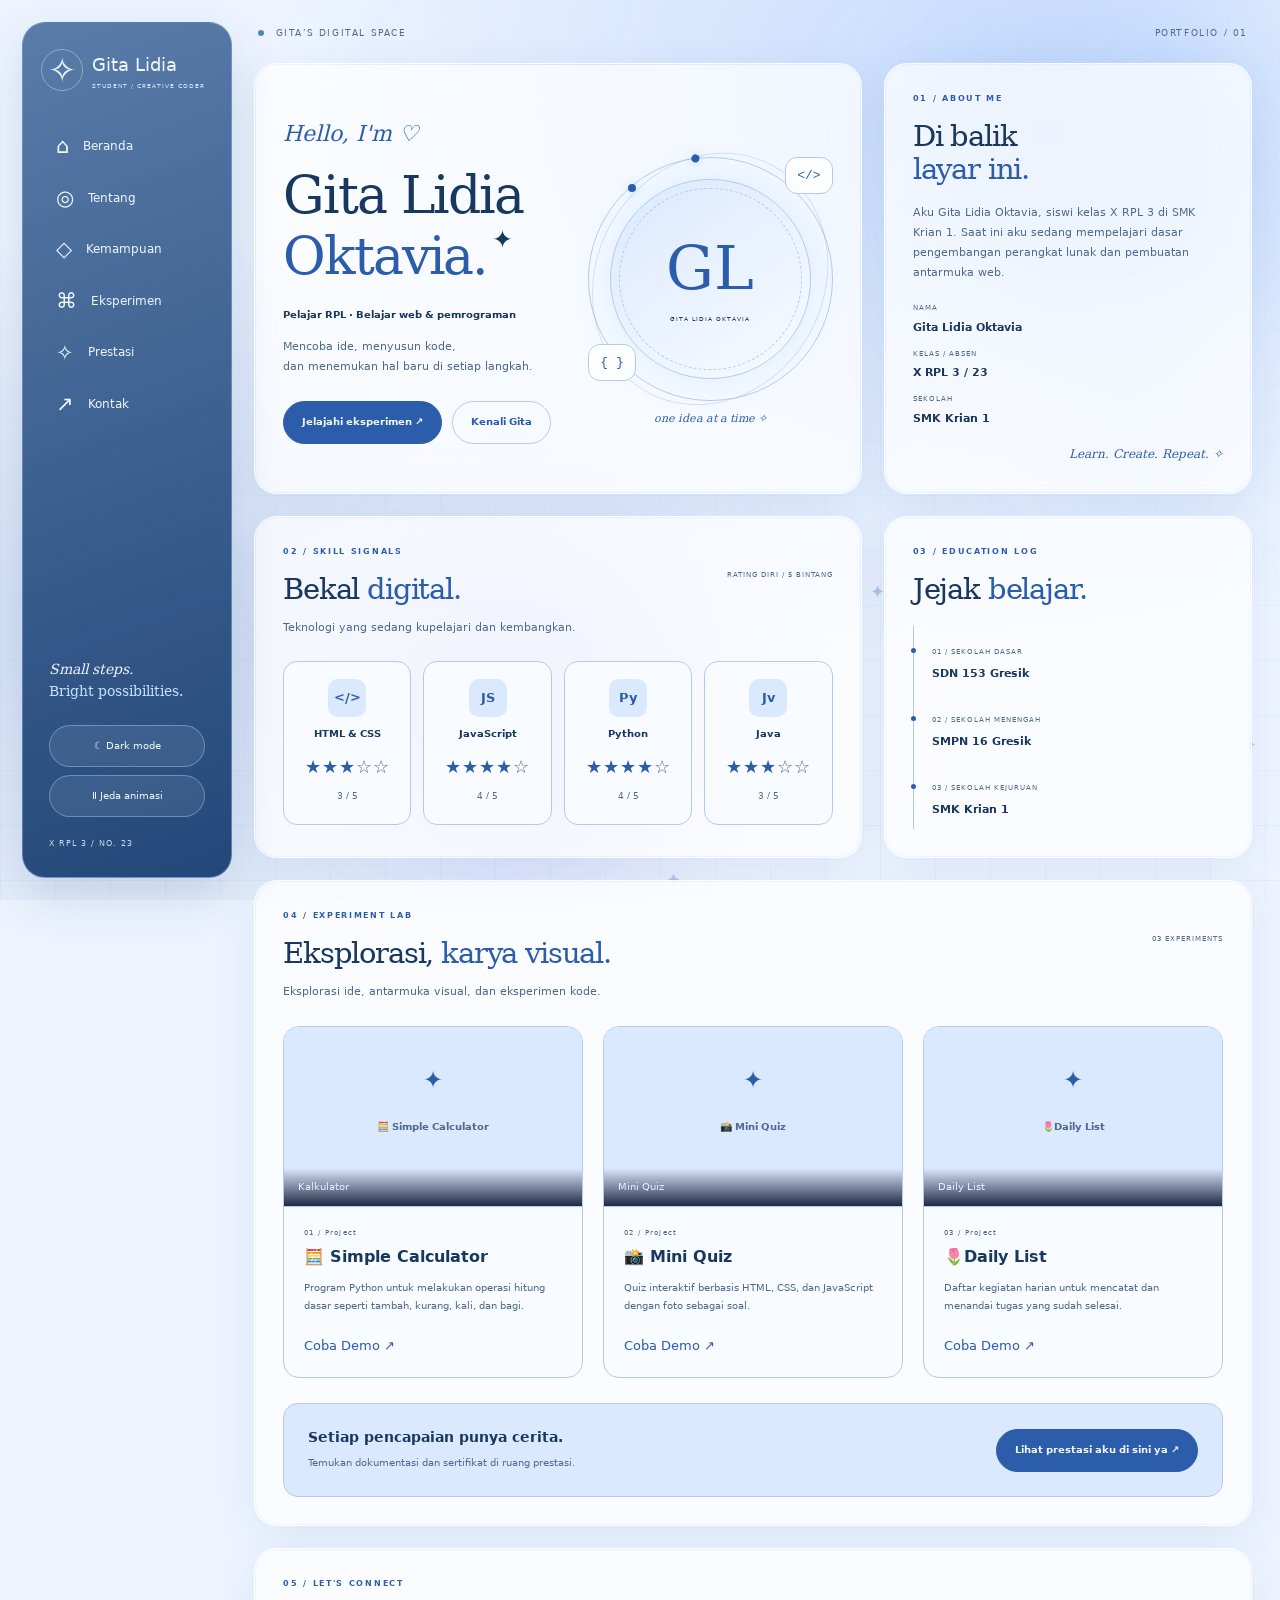
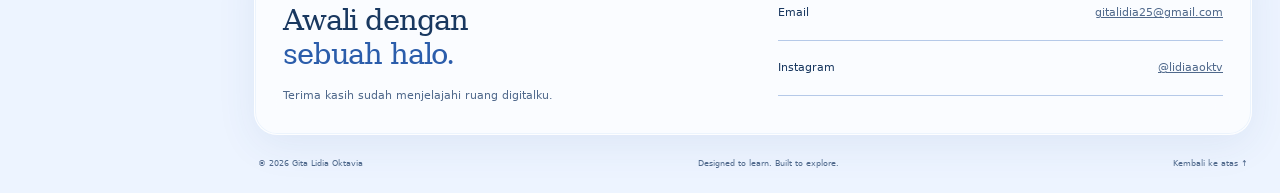
==== commit def7d836: "Upload ZIP deployment via Web Client Uploaded 20 files." ====
--- a/index.html
+++ b/index.html
@@ -1,3 +1,3 @@
-<!DOCTYPE html><html lang="id"><head><meta charset="UTF-8"><meta name="viewport" content="width=device-width, initial-scale=1"><meta name="theme-color" content="#edf4ff"><meta name="description" content="Portofolio Gita Lidia Oktavia, siswi X RPL 3 SMK Krian 1. Profil, keterampilan, eksperimen interaktif, dan prestasi."><title>Digital Space — Gita Lidia Oktavia</title><link rel="icon" href="assets/favicon.svg"><link rel="stylesheet" href="style.css"><script src="config.js" defer></script><script src="common.js" defer></script><script src="experience.js" defer></script><script src="script.js" defer></script></head><body><div class="ambient" aria-hidden="true"><i></i><i></i><i></i><div class="grid-floor"></div></div><a class="skip" href="#utama">Lewati navigasi</a><header class="sidebar"><div class="sidebar-top"><a class="brand" href="index.html"><span class="brand-icon">✧</span><span>Gita Lidia<small>STUDENT / CREATIVE CODER</small></span></a><button class="menu-toggle" aria-expanded="false" aria-controls="navigasi" hidden>Menu ☰</button></div><nav id="navigasi" aria-label="Menu utama"><a href="index.html#home"><span>⌂</span> Beranda</a><a href="index.html#profil"><span>◎</span> Tentang</a><a href="index.html#bekal"><span>◇</span> Kemampuan</a><a href="index.html#karya"><span>⌘</span> Eksperimen</a><a href="prestasi.html"><span>✧</span> Prestasi</a><a href="#kontak"><span>↗</span> Kontak</a></nav><div class="sidebar-bottom"><p>Small steps.<br><em>Bright possibilities.</em></p><button class="theme-toggle" type="button" aria-pressed="false" hidden>☾ Dark mode</button><button class="motion-toggle" type="button" aria-pressed="false" hidden>Ⅱ Jeda animasi</button><span class="sidebar-id">X RPL 3 / NO. 23</span></div></header><div class="workspace"><main id="utama"><div class="topbar"><span><i></i> GITA'S DIGITAL SPACE</span><span>PORTFOLIO / 01</span></div><div class="dashboard"><section id="home" class="glass hero"><div class="hero-copy"><p class="handwriting">Hello, I'm ♡</p><h1>Gita Lidia<br><em>Oktavia.</em><span class="spark" aria-hidden="true">✦</span></h1><p class="role">Pelajar RPL · Belajar web & pemrograman</p><p class="hero-description">Mencoba ide, menyusun kode,<br>dan menemukan hal baru di setiap langkah.</p><div class="hero-actions"><a class="button" href="#karya">Jelajahi eksperimen ↗</a><a class="button secondary" href="#profil">Kenali Gita</a></div></div><div class="profile-scene"><div class="orbit orbit-one"></div><div class="orbit orbit-two"></div><div class="profile-frame"><img id="profile-photo" alt="Foto Gita Lidia Oktavia" hidden><div id="profile-initials"><span>GL</span><small>GITA LIDIA OKTAVIA</small></div></div><span class="floating-code code-a" aria-hidden="true">&lt;/&gt;</span><span class="floating-code code-b" aria-hidden="true">{ }</span><span class="profile-caption">one idea at a time ✧</span></div></section><section id="profil" class="glass about"><p class="eyebrow">01 / ABOUT ME</p><h2>Di balik<br><em>layar ini.</em></h2><p>Aku Gita Lidia Oktavia, siswi kelas X RPL 3 di SMK Krian 1. Saat ini aku sedang mempelajari dasar pengembangan perangkat lunak dan pembuatan antarmuka web.</p><dl class="identity"><div><dt>NAMA</dt><dd>Gita Lidia Oktavia</dd></div><div><dt>KELAS / ABSEN</dt><dd>X RPL 3 / 23</dd></div><div><dt>SEKOLAH</dt><dd>SMK Krian 1</dd></div></dl><span class="about-note">Learn. Create. Repeat. ✧</span></section>
+<!DOCTYPE html><html lang="id"><head><meta charset="UTF-8"><meta name="viewport" content="width=device-width, initial-scale=1"><meta name="theme-color" content="#edf4ff"><meta name="description" content="Portofolio Gita Lidia Oktavia, siswi X RPL 3 SMK Krian 1. Profil, keterampilan, eksperimen interaktif, dan prestasi."><title>Digital Space — Gita Lidia Oktavia</title><link rel="icon" href="assets/favicon.svg"><link rel="stylesheet" href="style.css"><script src="config.js" defer></script><script src="common.js" defer></script><script src="experience.js" defer></script><link rel="stylesheet" href="demos.css"><script src="demos.js" defer></script><script src="script.js" defer></script></head><body><div class="ambient" aria-hidden="true"><i></i><i></i><i></i><div class="grid-floor"></div></div><a class="skip" href="#utama">Lewati navigasi</a><header class="sidebar"><div class="sidebar-top"><a class="brand" href="index.html"><span class="brand-icon">✧</span><span>Gita Lidia<small>STUDENT / CREATIVE CODER</small></span></a><button class="menu-toggle" aria-expanded="false" aria-controls="navigasi" hidden>Menu ☰</button></div><nav id="navigasi" aria-label="Menu utama"><a href="index.html#home"><span>⌂</span> Beranda</a><a href="index.html#profil"><span>◎</span> Tentang</a><a href="index.html#bekal"><span>◇</span> Kemampuan</a><a href="index.html#karya"><span>⌘</span> Eksperimen</a><a href="prestasi.html"><span>✧</span> Prestasi</a><a href="#kontak"><span>↗</span> Kontak</a></nav><div class="sidebar-bottom"><p>Small steps.<br><em>Bright possibilities.</em></p><button class="theme-toggle" type="button" aria-pressed="false" hidden>☾ Dark mode</button><button class="motion-toggle" type="button" aria-pressed="false" hidden>Ⅱ Jeda animasi</button><span class="sidebar-id">X RPL 3 / NO. 23</span></div></header><div class="workspace"><main id="utama"><div class="topbar"><span><i></i> GITA'S DIGITAL SPACE</span><span>PORTFOLIO / 01</span></div><div class="dashboard"><section id="home" class="glass hero"><div class="hero-copy"><p class="handwriting">Hello, I'm ♡</p><h1>Gita Lidia<br><em>Oktavia.</em><span class="spark" aria-hidden="true">✦</span></h1><p class="role">Pelajar RPL · Belajar web & pemrograman</p><p class="hero-description">Mencoba ide, menyusun kode,<br>dan menemukan hal baru di setiap langkah.</p><div class="hero-actions"><a class="button" href="#karya">Jelajahi eksperimen ↗</a><a class="button secondary" href="#profil">Kenali Gita</a></div></div><div class="profile-scene"><div class="orbit orbit-one"></div><div class="orbit orbit-two"></div><div class="profile-frame"><img id="profile-photo" alt="Foto Gita Lidia Oktavia" hidden><div id="profile-initials"><span>GL</span><small>GITA LIDIA OKTAVIA</small></div></div><span class="floating-code code-a" aria-hidden="true">&lt;/&gt;</span><span class="floating-code code-b" aria-hidden="true">{ }</span><span class="profile-caption">one idea at a time ✧</span></div></section><section id="profil" class="glass about"><p class="eyebrow">01 / ABOUT ME</p><h2>Di balik<br><em>layar ini.</em></h2><p>Aku Gita Lidia Oktavia, siswi kelas X RPL 3 di SMK Krian 1. Saat ini aku sedang mempelajari dasar pengembangan perangkat lunak dan pembuatan antarmuka web.</p><dl class="identity"><div><dt>NAMA</dt><dd>Gita Lidia Oktavia</dd></div><div><dt>KELAS / ABSEN</dt><dd>X RPL 3 / 23</dd></div><div><dt>SEKOLAH</dt><dd>SMK Krian 1</dd></div></dl><span class="about-note">Learn. Create. Repeat. ✧</span></section>
 <section id="bekal" class="glass skills"><div class="section-heading"><div><p class="eyebrow">02 / SKILL SIGNALS</p><h2>Bekal <em>digital.</em></h2></div><span class="micro">RATING DIRI / 5 BINTANG</span></div><p>Teknologi yang sedang kupelajari dan kembangkan.</p><div class="skill-grid"><article class="skill-card"><span class="skill-icon">&lt;/&gt;</span><h3>HTML & CSS</h3><div class="stars" role="img" aria-label="3 dari 5 bintang"><span>★★★</span><span class="unfilled">☆☆</span></div><small>3 / 5</small></article><article class="skill-card"><span class="skill-icon">JS</span><h3>JavaScript</h3><div class="stars" role="img" aria-label="4 dari 5 bintang"><span>★★★★</span><span class="unfilled">☆</span></div><small>4 / 5</small></article><article class="skill-card"><span class="skill-icon">Py</span><h3>Python</h3><div class="stars" role="img" aria-label="4 dari 5 bintang"><span>★★★★</span><span class="unfilled">☆</span></div><small>4 / 5</small></article><article class="skill-card"><span class="skill-icon">Jv</span><h3>Java</h3><div class="stars" role="img" aria-label="3 dari 5 bintang"><span>★★★</span><span class="unfilled">☆☆</span></div><small>3 / 5</small></article></div></section><section class="glass education"><p class="eyebrow">03 / EDUCATION LOG</p><h2>Jejak <em>belajar.</em></h2><ol><li><span>01 / SEKOLAH DASAR</span><h3>SDN 153 Gresik</h3></li><li><span>02 / SEKOLAH MENENGAH</span><h3>SMPN 16 Gresik</h3></li><li><span>03 / SEKOLAH KEJURUAN</span><h3>SMK Krian 1</h3></li></ol></section>
 <section id="karya" class="glass projects-panel"><div class="section-heading"><div><p class="eyebrow">04 / EXPERIMENT LAB</p><h2>Eksplorasi,<em> karya visual.</em></h2></div><span class="micro">03 EXPERIMENTS</span></div><p>Eksplorasi ide, antarmuka visual, dan eksperimen kode.</p><div class="projects" id="experiment-container"></div><div class="achievement-cta"><div><h3>Setiap pencapaian punya cerita.</h3><p>Temukan dokumentasi dan sertifikat di ruang prestasi.</p></div><a class="button" href="prestasi.html">Lihat prestasi aku di sini ya ↗</a></div><noscript><p>Aktifkan JavaScript untuk melihat eksperimen.</p></noscript></section></div></main><footer id="kontak" class="glass contact-panel"><div><p class="eyebrow">05 / LET'S CONNECT</p><h2>Awali dengan<br><em>sebuah halo.</em></h2><p>Terima kasih sudah menjelajahi ruang digitalku.</p></div><div class="contact-details"><div class="contact-line"><span>Email</span><span id="email-contact">Belum dicantumkan</span></div><div class="contact-line"><span>Instagram</span><span id="social-contact">Belum dicantumkan</span></div></div></footer><div class="footer-bottom"><span>© <span id="year">2026</span> Gita Lidia Oktavia</span><span>Designed to learn. Built to explore.</span><a href="#utama">Kembali ke atas ↑</a></div></div><dialog id="demo-dialog" aria-labelledby="demo-title"><div class="dialog-head"><span>GITA / INTERACTIVE LAB</span><button id="close-dialog" type="button" aria-label="Tutup demo">×</button></div><h2 id="demo-title"></h2><div id="demo-content"></div></dialog></body></html>
--- a/demos.css
+++ b/demos.css
@@ -0,0 +1,39 @@
+/* Isolated demo styles; the original portfolio stylesheet remains unchanged. */
+button.experiment-link{font:inherit;cursor:pointer;text-align:left;background:none;border:0;padding:0}
+#demo-dialog{width:min(550px,calc(100% - 28px));max-height:88dvh;overscroll-behavior:contain;opacity:0;transform:translateY(16px) scale(.98);transition:opacity .2s,transform .2s}
+#demo-dialog.demo-visible{opacity:1;transform:none}
+#demo-dialog::backdrop{background:#050d20c9;backdrop-filter:blur(8px);opacity:0;transition:opacity .2s}
+#demo-dialog.demo-visible::backdrop{opacity:1}
+#demo-dialog h2{overflow-wrap:anywhere;margin-bottom:6px}
+#demo-dialog .demo-label{font-size:10px;color:var(--accent);letter-spacing:.06em;margin-bottom:22px}
+#demo-content button{min-height:44px;border:1px solid var(--line);border-radius:12px;background:var(--soft);padding:10px 14px;transition:background .15s,transform .15s}
+#demo-content button:hover:not(:disabled){filter:brightness(1.12);transform:translateY(-1px)}
+#demo-content .demo-primary{background:var(--accent);color:var(--bg);font-weight:700}
+#demo-content .calc-screen{padding:20px;border:1px solid var(--line);border-radius:16px;background:var(--bg);margin-bottom:16px;text-align:right}
+#demo-content .calc-expression{display:block;min-height:30px;font:26px/1.5 monospace;overflow-wrap:anywhere}
+#demo-content .calc-result{display:block;color:var(--accent);min-height:26px;overflow-wrap:anywhere}
+#demo-content .calc-grid{display:grid;grid-template-columns:repeat(4,minmax(0,1fr));gap:8px}
+#demo-content .calc-wide{grid-column:span 2}
+#demo-content .demo-hint{margin-top:14px;font-size:10px}
+#demo-content .quiz-visual{height:160px;border:1px solid var(--line);background:radial-gradient(ellipse,var(--soft),var(--bg));border-radius:16px;display:grid;place-items:center;margin:16px 0;overflow:hidden}
+#demo-content .quiz-visual span{font-size:80px;line-height:1}
+#demo-content .quiz-visual img{width:100%;height:160px;object-fit:contain}
+#demo-content .quiz-options{display:grid;grid-template-columns:1fr 1fr;gap:9px;margin:16px 0}
+#demo-content .quiz-options button{text-align:left;overflow-wrap:anywhere}
+#demo-content button.answer-correct{border-color:#35bc91;background:#17916e25;opacity:1}
+#demo-content button.answer-wrong{border-color:#e67a89;background:#c9385425;opacity:1}
+#demo-content .quiz-feedback{min-height:28px;margin-bottom:10px}
+#demo-content .quiz-finish{text-align:center;padding:25px 0}
+#demo-content .quiz-score{font-size:24px;margin:18px 0;color:var(--accent)}
+#demo-content .task-form{display:flex;align-items:center;gap:8px;margin-bottom:15px}
+#demo-content .task-form input{min-width:0;flex:1}
+#demo-content .task-list{padding:0;list-style:none;margin:15px 0}
+#demo-content .task-row{display:flex;align-items:center;gap:10px;padding:12px 0;border-bottom:1px solid var(--line)}
+#demo-content .task-row label{display:flex;align-items:center;gap:12px;flex:1;min-width:0;margin:0;cursor:pointer}
+#demo-content .task-row input{width:20px;min-height:20px;height:20px;flex-shrink:0;accent-color:var(--accent)}
+#demo-content .task-text{overflow-wrap:anywhere;min-width:0}
+#demo-content .task-row small{display:block;color:var(--muted);font-size:9px}
+#demo-content .task-row input:checked + span .task-title{text-decoration:line-through;opacity:.65}
+#demo-content .task-summary{font-size:11px}
+@media(max-width:380px){#demo-dialog{padding:16px}#demo-content .calc-grid{gap:6px}#demo-content .quiz-options{grid-template-columns:1fr}#demo-content button{padding:9px}}
+@media(prefers-reduced-motion:reduce){#demo-dialog,#demo-dialog::backdrop,#demo-content button{transition:none}}
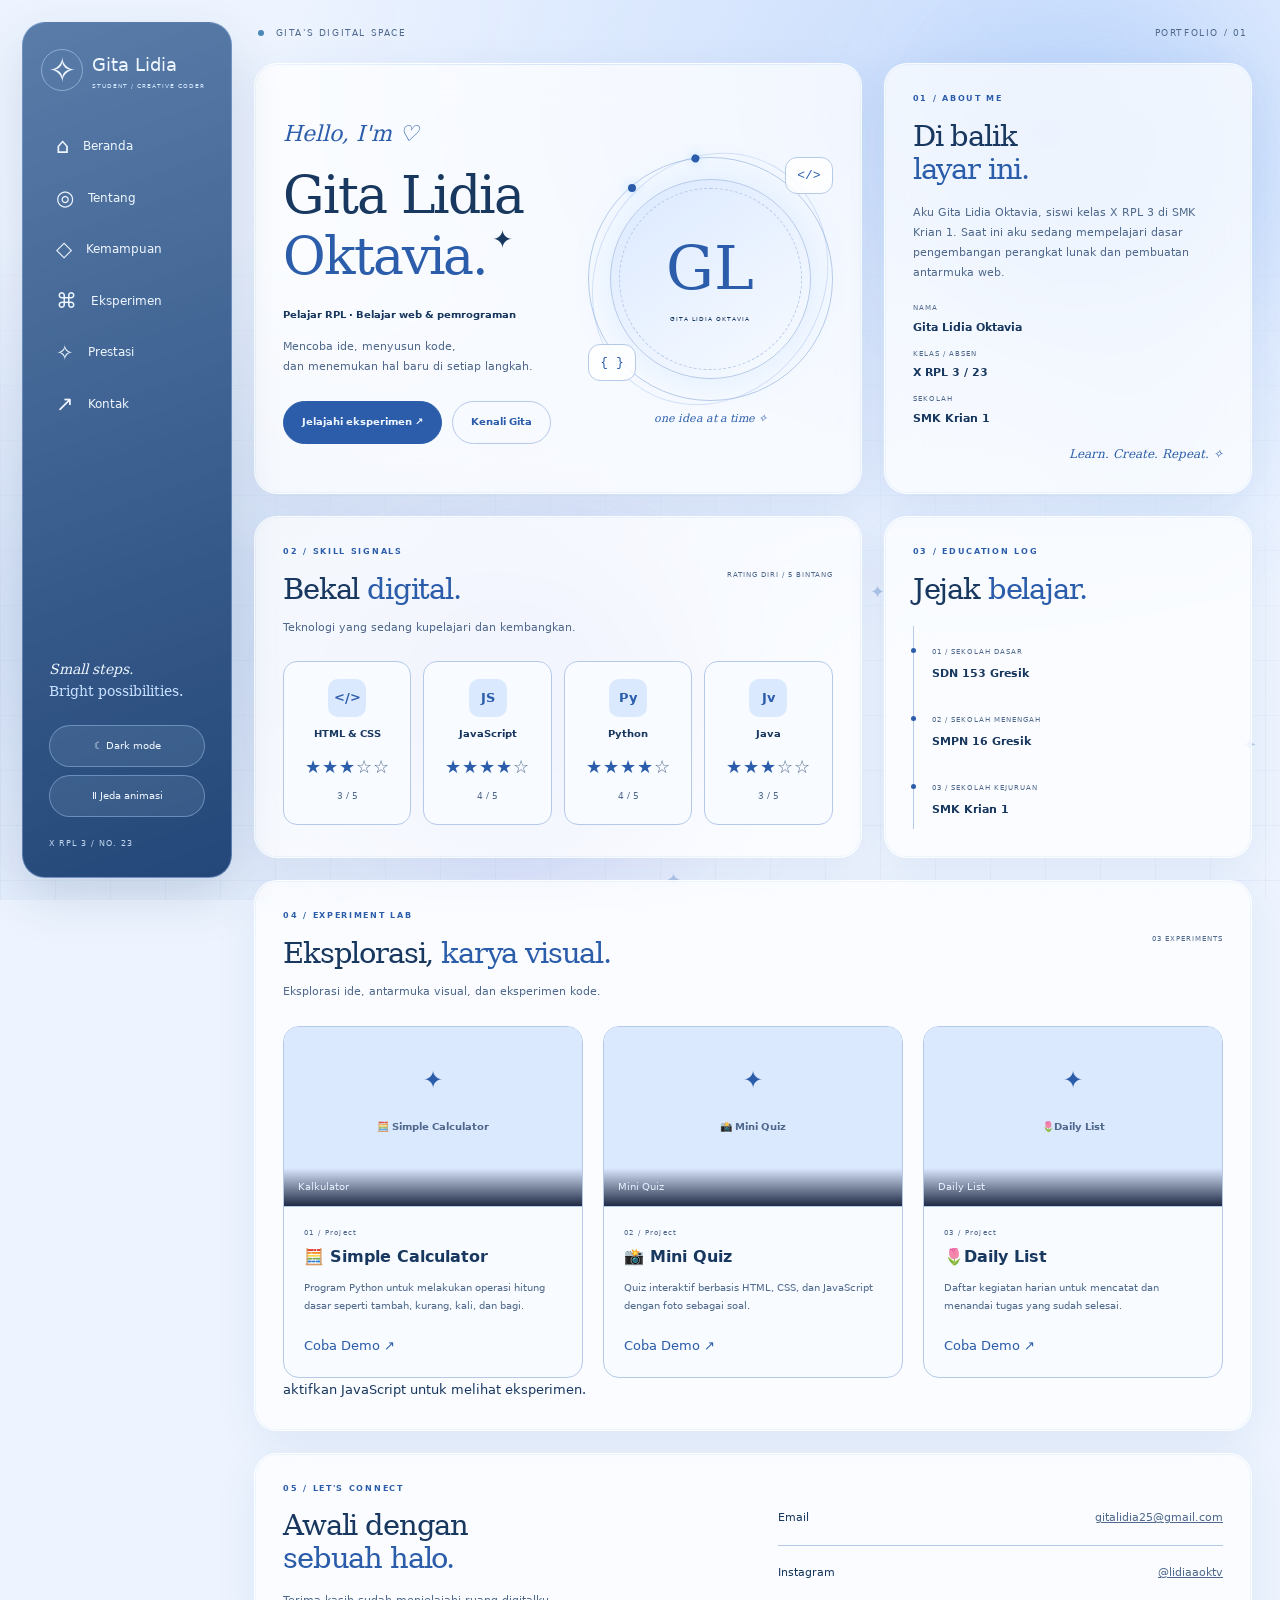
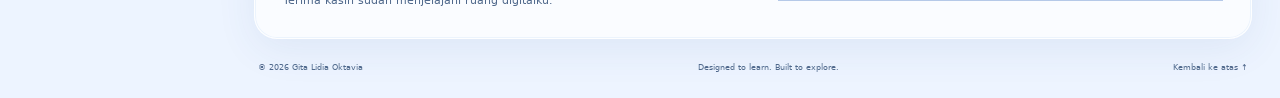
==== commit 8c2688f9: "Update index.html" ====
--- a/index.html
+++ b/index.html
@@ -1,3 +1,248 @@
-<!DOCTYPE html><html lang="id"><head><meta charset="UTF-8"><meta name="viewport" content="width=device-width, initial-scale=1"><meta name="theme-color" content="#edf4ff"><meta name="description" content="Portofolio Gita Lidia Oktavia, siswi X RPL 3 SMK Krian 1. Profil, keterampilan, eksperimen interaktif, dan prestasi."><title>Digital Space — Gita Lidia Oktavia</title><link rel="icon" href="assets/favicon.svg"><link rel="stylesheet" href="style.css"><script src="config.js" defer></script><script src="common.js" defer></script><script src="experience.js" defer></script><link rel="stylesheet" href="demos.css"><script src="demos.js" defer></script><script src="script.js" defer></script></head><body><div class="ambient" aria-hidden="true"><i></i><i></i><i></i><div class="grid-floor"></div></div><a class="skip" href="#utama">Lewati navigasi</a><header class="sidebar"><div class="sidebar-top"><a class="brand" href="index.html"><span class="brand-icon">✧</span><span>Gita Lidia<small>STUDENT / CREATIVE CODER</small></span></a><button class="menu-toggle" aria-expanded="false" aria-controls="navigasi" hidden>Menu ☰</button></div><nav id="navigasi" aria-label="Menu utama"><a href="index.html#home"><span>⌂</span> Beranda</a><a href="index.html#profil"><span>◎</span> Tentang</a><a href="index.html#bekal"><span>◇</span> Kemampuan</a><a href="index.html#karya"><span>⌘</span> Eksperimen</a><a href="prestasi.html"><span>✧</span> Prestasi</a><a href="#kontak"><span>↗</span> Kontak</a></nav><div class="sidebar-bottom"><p>Small steps.<br><em>Bright possibilities.</em></p><button class="theme-toggle" type="button" aria-pressed="false" hidden>☾ Dark mode</button><button class="motion-toggle" type="button" aria-pressed="false" hidden>Ⅱ Jeda animasi</button><span class="sidebar-id">X RPL 3 / NO. 23</span></div></header><div class="workspace"><main id="utama"><div class="topbar"><span><i></i> GITA'S DIGITAL SPACE</span><span>PORTFOLIO / 01</span></div><div class="dashboard"><section id="home" class="glass hero"><div class="hero-copy"><p class="handwriting">Hello, I'm ♡</p><h1>Gita Lidia<br><em>Oktavia.</em><span class="spark" aria-hidden="true">✦</span></h1><p class="role">Pelajar RPL · Belajar web & pemrograman</p><p class="hero-description">Mencoba ide, menyusun kode,<br>dan menemukan hal baru di setiap langkah.</p><div class="hero-actions"><a class="button" href="#karya">Jelajahi eksperimen ↗</a><a class="button secondary" href="#profil">Kenali Gita</a></div></div><div class="profile-scene"><div class="orbit orbit-one"></div><div class="orbit orbit-two"></div><div class="profile-frame"><img id="profile-photo" alt="Foto Gita Lidia Oktavia" hidden><div id="profile-initials"><span>GL</span><small>GITA LIDIA OKTAVIA</small></div></div><span class="floating-code code-a" aria-hidden="true">&lt;/&gt;</span><span class="floating-code code-b" aria-hidden="true">{ }</span><span class="profile-caption">one idea at a time ✧</span></div></section><section id="profil" class="glass about"><p class="eyebrow">01 / ABOUT ME</p><h2>Di balik<br><em>layar ini.</em></h2><p>Aku Gita Lidia Oktavia, siswi kelas X RPL 3 di SMK Krian 1. Saat ini aku sedang mempelajari dasar pengembangan perangkat lunak dan pembuatan antarmuka web.</p><dl class="identity"><div><dt>NAMA</dt><dd>Gita Lidia Oktavia</dd></div><div><dt>KELAS / ABSEN</dt><dd>X RPL 3 / 23</dd></div><div><dt>SEKOLAH</dt><dd>SMK Krian 1</dd></div></dl><span class="about-note">Learn. Create. Repeat. ✧</span></section>
+<!DOCTYPE html><html lang="id"><head><meta charset="UTF-8"><meta name="viewport" content="width=device-width, initial-scale=1"><meta name="theme-color" content="#edf4ff"><meta name="description" content="Portofolio Gita Lidia Oktavia, siswi X RPL 3 SMK Krian 1. Profil, keterampilan, eksperimen interaktif, dan prestasi."><title>Digital Space — Gita Lidia Oktavia</title><link rel="icon" href="assets/favicon.svg"><link rel="stylesheet" href="style.css"><script src="config.js" defer></script><script src="common.js" defer></script><script src="experience.js" defer></script><style id="interactive-demo-styles">
+/* Isolated demo styles; the original portfolio stylesheet remains unchanged. */
+button.experiment-link{font:inherit;cursor:pointer;text-align:left;background:none;border:0;padding:0}
+#demo-dialog{width:min(550px,calc(100% - 28px));max-height:88dvh;overscroll-behavior:contain;opacity:0;transform:translateY(16px) scale(.98);transition:opacity .2s,transform .2s}
+#demo-dialog.demo-visible{opacity:1;transform:none}
+#demo-dialog::backdrop{background:#050d20c9;backdrop-filter:blur(8px);opacity:0;transition:opacity .2s}
+#demo-dialog.demo-visible::backdrop{opacity:1}
+#demo-dialog h2{overflow-wrap:anywhere;margin-bottom:6px}
+#demo-dialog .demo-label{font-size:10px;color:var(--accent);letter-spacing:.06em;margin-bottom:22px}
+#demo-content button{min-height:44px;border:1px solid var(--line);border-radius:12px;background:var(--soft);padding:10px 14px;transition:background .15s,transform .15s}
+#demo-content button:hover:not(:disabled){filter:brightness(1.12);transform:translateY(-1px)}
+#demo-content .demo-primary{background:var(--accent);color:var(--bg);font-weight:700}
+#demo-content .calc-screen{padding:20px;border:1px solid var(--line);border-radius:16px;background:var(--bg);margin-bottom:16px;text-align:right}
+#demo-content .calc-expression{display:block;min-height:30px;font:26px/1.5 monospace;overflow-wrap:anywhere}
+#demo-content .calc-result{display:block;color:var(--accent);min-height:26px;overflow-wrap:anywhere}
+#demo-content .calc-grid{display:grid;grid-template-columns:repeat(4,minmax(0,1fr));gap:8px}
+#demo-content .calc-wide{grid-column:span 2}
+#demo-content .demo-hint{margin-top:14px;font-size:10px}
+#demo-content .quiz-visual{height:160px;border:1px solid var(--line);background:radial-gradient(ellipse,var(--soft),var(--bg));border-radius:16px;display:grid;place-items:center;margin:16px 0;overflow:hidden}
+#demo-content .quiz-visual span{font-size:80px;line-height:1}
+#demo-content .quiz-visual img{width:100%;height:160px;object-fit:contain}
+#demo-content .quiz-options{display:grid;grid-template-columns:1fr 1fr;gap:9px;margin:16px 0}
+#demo-content .quiz-options button{text-align:left;overflow-wrap:anywhere}
+#demo-content button.answer-correct{border-color:#35bc91;background:#17916e25;opacity:1}
+#demo-content button.answer-wrong{border-color:#e67a89;background:#c9385425;opacity:1}
+#demo-content .quiz-feedback{min-height:28px;margin-bottom:10px}
+#demo-content .quiz-finish{text-align:center;padding:25px 0}
+#demo-content .quiz-score{font-size:24px;margin:18px 0;color:var(--accent)}
+#demo-content .task-form{display:flex;align-items:center;gap:8px;margin-bottom:15px}
+#demo-content .task-form input{min-width:0;flex:1}
+#demo-content .task-list{padding:0;list-style:none;margin:15px 0}
+#demo-content .task-row{display:flex;align-items:center;gap:10px;padding:12px 0;border-bottom:1px solid var(--line)}
+#demo-content .task-row label{display:flex;align-items:center;gap:12px;flex:1;min-width:0;margin:0;cursor:pointer}
+#demo-content .task-row input{width:20px;min-height:20px;height:20px;flex-shrink:0;accent-color:var(--accent)}
+#demo-content .task-text{overflow-wrap:anywhere;min-width:0}
+#demo-content .task-row small{display:block;color:var(--muted);font-size:9px}
+#demo-content .task-row input:checked + span .task-title{text-decoration:line-through;opacity:.65}
+#demo-content .task-summary{font-size:11px}
+@media(max-width:380px){#demo-dialog{padding:16px}#demo-content .calc-grid{gap:6px}#demo-content .quiz-options{grid-template-columns:1fr}#demo-content button{padding:9px}}
+@media(prefers-reduced-motion:reduce){#demo-dialog,#demo-dialog::backdrop,#demo-content button{transition:none}}
+
+/* Fallback for browsers without the native dialog API. */
+#demo-dialog:not([open]){display:none}
+.demo-compat-overlay{position:fixed;inset:0;z-index:10000;background:#050d20c9;backdrop-filter:blur(8px)}
+#demo-dialog.demo-compat[open]{position:fixed;inset:50% auto auto 50%;margin:0;z-index:10001;transform:translate(-50%,-48%) scale(.98)}
+#demo-dialog.demo-compat.demo-visible[open]{transform:translate(-50%,-50%)}
+
+</style></head><body><div class="ambient" aria-hidden="true"><i></i><i></i><i></i><div class="grid-floor"></div></div><a class="skip" href="#utama">Lewati navigasi</a><header class="sidebar"><div class="sidebar-top"><a class="brand" href="index.html"><span class="brand-icon">✧</span><span>Gita Lidia<small>STUDENT / CREATIVE CODER</small></span></a><button class="menu-toggle" aria-expanded="false" aria-controls="navigasi" hidden>Menu ☰</button></div><nav id="navigasi" aria-label="Menu utama"><a href="index.html#home"><span>⌂</span> Beranda</a><a href="index.html#profil"><span>◎</span> Tentang</a><a href="index.html#bekal"><span>◇</span> Kemampuan</a><a href="index.html#karya"><span>⌘</span> Eksperimen</a><a href="prestasi.html"><span>✧</span> Prestasi</a><a href="#kontak"><span>↗</span> Kontak</a></nav><div class="sidebar-bottom"><p>Small steps.<br><em>Bright possibilities.</em></p><button class="theme-toggle" type="button" aria-pressed="false" hidden>☾ Dark mode</button><button class="motion-toggle" type="button" aria-pressed="false" hidden>Ⅱ Jeda animasi</button><span class="sidebar-id">X RPL 3 / NO. 23</span></div></header><div class="workspace"><main id="utama"><div class="topbar"><span><i></i> GITA'S DIGITAL SPACE</span><span>PORTFOLIO / 01</span></div><div class="dashboard"><section id="home" class="glass hero"><div class="hero-copy"><p class="handwriting">Hello, I'm ♡</p><h1>Gita Lidia<br><em>Oktavia.</em><span class="spark" aria-hidden="true">✦</span></h1><p class="role">Pelajar RPL · Belajar web & pemrograman</p><p class="hero-description">Mencoba ide, menyusun kode,<br>dan menemukan hal baru di setiap langkah.</p><div class="hero-actions"><a class="button" href="#karya">Jelajahi eksperimen ↗</a><a class="button secondary" href="#profil">Kenali Gita</a></div></div><div class="profile-scene"><div class="orbit orbit-one"></div><div class="orbit orbit-two"></div><div class="profile-frame"><img id="profile-photo" alt="Foto Gita Lidia Oktavia" hidden><div id="profile-initials"><span>GL</span><small>GITA LIDIA OKTAVIA</small></div></div><span class="floating-code code-a" aria-hidden="true">&lt;/&gt;</span><span class="floating-code code-b" aria-hidden="true">{ }</span><span class="profile-caption">one idea at a time ✧</span></div></section><section id="profil" class="glass about"><p class="eyebrow">01 / ABOUT ME</p><h2>Di balik<br><em>layar ini.</em></h2><p>Aku Gita Lidia Oktavia, siswi kelas X RPL 3 di SMK Krian 1. Saat ini aku sedang mempelajari dasar pengembangan perangkat lunak dan pembuatan antarmuka web.</p><dl class="identity"><div><dt>NAMA</dt><dd>Gita Lidia Oktavia</dd></div><div><dt>KELAS / ABSEN</dt><dd>X RPL 3 / 23</dd></div><div><dt>SEKOLAH</dt><dd>SMK Krian 1</dd></div></dl><span class="about-note">Learn. Create. Repeat. ✧</span></section>
 <section id="bekal" class="glass skills"><div class="section-heading"><div><p class="eyebrow">02 / SKILL SIGNALS</p><h2>Bekal <em>digital.</em></h2></div><span class="micro">RATING DIRI / 5 BINTANG</span></div><p>Teknologi yang sedang kupelajari dan kembangkan.</p><div class="skill-grid"><article class="skill-card"><span class="skill-icon">&lt;/&gt;</span><h3>HTML & CSS</h3><div class="stars" role="img" aria-label="3 dari 5 bintang"><span>★★★</span><span class="unfilled">☆☆</span></div><small>3 / 5</small></article><article class="skill-card"><span class="skill-icon">JS</span><h3>JavaScript</h3><div class="stars" role="img" aria-label="4 dari 5 bintang"><span>★★★★</span><span class="unfilled">☆</span></div><small>4 / 5</small></article><article class="skill-card"><span class="skill-icon">Py</span><h3>Python</h3><div class="stars" role="img" aria-label="4 dari 5 bintang"><span>★★★★</span><span class="unfilled">☆</span></div><small>4 / 5</small></article><article class="skill-card"><span class="skill-icon">Jv</span><h3>Java</h3><div class="stars" role="img" aria-label="3 dari 5 bintang"><span>★★★</span><span class="unfilled">☆☆</span></div><small>3 / 5</small></article></div></section><section class="glass education"><p class="eyebrow">03 / EDUCATION LOG</p><h2>Jejak <em>belajar.</em></h2><ol><li><span>01 / SEKOLAH DASAR</span><h3>SDN 153 Gresik</h3></li><li><span>02 / SEKOLAH MENENGAH</span><h3>SMPN 16 Gresik</h3></li><li><span>03 / SEKOLAH KEJURUAN</span><h3>SMK Krian 1</h3></li></ol></section>
-<section id="karya" class="glass projects-panel"><div class="section-heading"><div><p class="eyebrow">04 / EXPERIMENT LAB</p><h2>Eksplorasi,<em> karya visual.</em></h2></div><span class="micro">03 EXPERIMENTS</span></div><p>Eksplorasi ide, antarmuka visual, dan eksperimen kode.</p><div class="projects" id="experiment-container"></div><div class="achievement-cta"><div><h3>Setiap pencapaian punya cerita.</h3><p>Temukan dokumentasi dan sertifikat di ruang prestasi.</p></div><a class="button" href="prestasi.html">Lihat prestasi aku di sini ya ↗</a></div><noscript><p>Aktifkan JavaScript untuk melihat eksperimen.</p></noscript></section></div></main><footer id="kontak" class="glass contact-panel"><div><p class="eyebrow">05 / LET'S CONNECT</p><h2>Awali dengan<br><em>sebuah halo.</em></h2><p>Terima kasih sudah menjelajahi ruang digitalku.</p></div><div class="contact-details"><div class="contact-line"><span>Email</span><span id="email-contact">Belum dicantumkan</span></div><div class="contact-line"><span>Instagram</span><span id="social-contact">Belum dicantumkan</span></div></div></footer><div class="footer-bottom"><span>© <span id="year">2026</span> Gita Lidia Oktavia</span><span>Designed to learn. Built to explore.</span><a href="#utama">Kembali ke atas ↑</a></div></div><dialog id="demo-dialog" aria-labelledby="demo-title"><div class="dialog-head"><span>GITA / INTERACTIVE LAB</span><button id="close-dialog" type="button" aria-label="Tutup demo">×</button></div><h2 id="demo-title"></h2><div id="demo-content"></div></dialog></body></html>+<section id="karya" class="glass projects-panel"><div class="section-heading"><div><p class="eyebrow">04 / EXPERIMENT LAB</p><h2>Eksplorasi,<em> karya visual.</em></h2></div><span class="micro">03 EXPERIMENTS</span></div><p>Eksplorasi ide, antarmuka visual, dan eksperimen kode.</p><div class="projects" id="experiment-container"></div>aktifkan JavaScript untuk melihat eksperimen.</p></noscript></section></div></main><footer id="kontak" class="glass contact-panel"><div><p class="eyebrow">05 / LET'S CONNECT</p><h2>Awali dengan<br><em>sebuah halo.</em></h2><p>Terima kasih sudah menjelajahi ruang digitalku.</p></div><div class="contact-details"><div class="contact-line"><span>Email</span><span id="email-contact">Belum dicantumkan</span></div><div class="contact-line"><span>Instagram</span><span id="social-contact">Belum dicantumkan</span></div></div></footer><div class="footer-bottom"><span>© <span id="year">2026</span> Gita Lidia Oktavia</span><span>Designed to learn. Built to explore.</span><a href="#utama">Kembali ke atas ↑</a></div></div><dialog id="demo-dialog" aria-labelledby="demo-title"><div class="dialog-head"><span>GITA / INTERACTIVE LAB</span><button id="close-dialog" type="button" aria-label="Tutup demo">×</button></div><h2 id="demo-title"></h2><div id="demo-content"></div></dialog><script>
+document.addEventListener("DOMContentLoaded", function () {
+'use strict';
+(() => {
+  const dialog = document.querySelector('#demo-dialog');
+  const content = document.querySelector('#demo-content');
+  const title = document.querySelector('#demo-title');
+  const label = document.createElement('p');
+  label.className = 'demo-label';
+  title.after(label);
+  let cleanup = () => {}, opener, closeTimer, oldOverflow;
+  const nativeDialog = typeof dialog.showModal === 'function';
+  const overlay = document.createElement('div');
+  overlay.className = 'demo-compat-overlay';
+  overlay.hidden = true;
+  document.body.append(overlay);
+  overlay.addEventListener('click', close);
+  function isOpen() { return dialog.hasAttribute('open'); }
+  function hideDialog() {
+    if (nativeDialog) dialog.close(); else dialog.removeAttribute('open');
+    overlay.hidden = true;
+  }
+  dialog.setAttribute('role', 'dialog');
+  dialog.setAttribute('aria-modal', 'true');
+  document.addEventListener('keydown', e => {
+    if (!isOpen()) return;
+    if (e.key === 'Escape') { e.preventDefault(); close(); }
+    if (e.key === 'Tab') {
+      const focusable = [...dialog.querySelectorAll('button:not(:disabled), input, [tabindex="0"]')].filter(n => !n.hidden);
+      const first = focusable[0], last = focusable[focusable.length - 1];
+      if (e.shiftKey && document.activeElement === first) { e.preventDefault(); last?.focus(); }
+      else if (!e.shiftKey && document.activeElement === last) { e.preventDefault(); first?.focus(); }
+    }
+  });
+  const el = (tag, text, cls) => { const n = document.createElement(tag); if(text !== undefined) n.textContent = text; if(cls) n.className = cls; return n; };
+  const button = (text, action, cls) => { const n = el('button', text, cls); n.type = 'button'; n.addEventListener('click', action); return n; };
+  function close() {
+    if (!isOpen() || closeTimer) return;
+    dialog.classList.remove('demo-visible');
+    closeTimer = setTimeout(() => { cleanup(); hideDialog(); document.body.style.overflow = oldOverflow; opener?.focus(); closeTimer = null; }, matchMedia('(prefers-reduced-motion: reduce)').matches ? 0 : 200);
+  }
+  document.querySelector('#close-dialog').addEventListener('click', close);
+  dialog.addEventListener('cancel', e => { e.preventDefault(); close(); });
+  dialog.addEventListener('click', e => { const r = dialog.getBoundingClientRect(); if(e.target === dialog && (e.clientX < r.left || e.clientX > r.right || e.clientY < r.top || e.clientY > r.bottom)) close(); });
+  // Native modal dialog contains keyboard focus and makes the page behind it inert.
+  window.PortfolioDemos = { open(item, trigger) {
+    if (isOpen()) return;
+    const name = String(item.title || '').toLowerCase();
+    const demoType = item.demoType || (/calc|kalkulator/.test(name) ? 'calculator' : /quiz|kuis/.test(name) ? 'quiz' : /daily|list|tugas/.test(name) ? 'daily-list' : '');
+    item = { ...item, demoType };
+    opener = trigger; content.replaceChildren(); title.textContent = item.title;
+    const names = { calculator:'Simple Calculator', quiz:'Mini Quiz', 'daily-list':'Daily List' };
+    label.textContent = `Interactive Demo — ${names[item.demoType] || item.title}`;
+    cleanup = (renderers[item.demoType] || (() => { content.append(el('p','Jenis demo belum dikonfigurasi.')); })) (item) || (() => {});
+    oldOverflow = document.body.style.overflow; document.body.style.overflow = 'hidden';
+    if (nativeDialog) dialog.showModal();
+    else { overlay.hidden = false; dialog.setAttribute('open', ''); dialog.classList.add('demo-compat'); }
+    requestAnimationFrame(() => dialog.classList.add('demo-visible'));
+    document.querySelector('#close-dialog').focus();
+  }};
+  function calculator() {
+    let expression = '', finished = false;
+    const screen = el('div', undefined, 'calc-screen');
+    const display = el('output', '0', 'calc-expression'); display.setAttribute('aria-label','Angka dan operasi');
+    const result = el('output', '', 'calc-result'); result.setAttribute('aria-live','polite');
+    screen.append(display,result); const grid = el('div', undefined, 'calc-grid');
+    content.append(screen,grid,el('p','Keyboard: 0–9, + − * /, Enter, Backspace, dan C untuk clear.', 'demo-hint'));
+    // Explicit arithmetic parser: multiplication/division precede addition/subtraction. No eval.
+    function evaluate(s) {
+      const tokens = s.match(/\d+(?:\.\d*)?|\.\d+|[+\-*/]/g) || [];
+      let i = 0;
+      const number = () => { let sign=1; if(tokens[i]==='-'){sign=-1;i++;} const t=tokens[i++]; if(t===undefined || !/^\d*\.?\d+$|^\d+\.$/.test(t)) throw Error('Lengkapi perhitungan'); return sign*Number(t); };
+      const term = () => { let n=number(); while(tokens[i]==='*'||tokens[i]==='/'){const op=tokens[i++], b=number(); if(op==='/'&&b===0)throw Error('Tidak bisa dibagi nol'); n=op==='*'?n*b:n/b;} return n; };
+      let n=term(); while(i<tokens.length){const op=tokens[i++]; if(op!=='+'&&op!=='-')throw Error('Lengkapi perhitungan'); const b=term(); n=op==='+'?n+b:n-b;} if(!Number.isFinite(n))throw Error('Hasil terlalu besar'); return Number(n.toPrecision(12));
+    }
+    function update() { display.textContent = expression.replaceAll('*','×').replaceAll('/','÷').replaceAll('-','−') || '0'; try { result.textContent = expression ? '= '+evaluate(expression) : 'Siap menghitung'; } catch(e){ result.textContent = e.message; } }
+    function press(key) {
+      if(key==='C'){expression='';finished=false;}
+      else if(key==='Backspace'){expression=expression.slice(0,-1);finished=false;}
+      else if(key==='='){try{const n=evaluate(expression); expression=n.toLocaleString('en-US',{useGrouping:false,maximumFractionDigits:12});finished=true;}catch{} }
+      else if(/^[0-9.]$/.test(key)) { if(finished){expression='';finished=false;} if(expression.length>=100)return; const last=expression.split(/[+\-*/]/).pop(); if(key==='.'&&last.includes('.'))return; expression += key==='.'&&!last?'0.':key; }
+      else if(/^[+\-*/]$/.test(key)){finished=false; if(!expression){if(key==='-')expression='-';}else if(/[+\-*/]$/.test(expression))expression=expression.slice(0,-1)+key;else expression+=key;}
+      update();
+    }
+    [['Clear','C','calc-wide'],['Delete ⌫','Backspace','calc-wide'],['7','7'],['8','8'],['9','9'],['÷','/'],['4','4'],['5','5'],['6','6'],['×','*'],['1','1'],['2','2'],['3','3'],['−','-'],['0','0'],['.','.'],['=','=','demo-primary'],['+','+']].forEach(([text,key,cls])=>grid.append(button(text,()=>press(key),cls)));
+    const onKey=e=>{if(e.ctrlKey||e.metaKey||e.altKey)return;const key=e.key==='Enter'?'=':e.key.toLowerCase()==='c'?'C':e.key;if(/^[0-9.+*/=\-]$/.test(key)||['Backspace','C','Delete'].includes(key)){e.preventDefault();press(key==='Delete'?'C':key);}};
+    dialog.addEventListener('keydown',onKey); update();return ()=>dialog.removeEventListener('keydown',onKey);
+  }
+  function quiz(item) {
+    const fallbackQuestions = [
+  { question: "Buah apakah pada gambar ini?", imageUrl: "", visual: "🍎", imageAlt: "Buah merah dengan tangkai", options: ["Apel", "Jeruk", "Pisang", "Anggur"], answer: 0 },
+  { question: "Hewan apakah pada gambar ini?", imageUrl: "", visual: "🐈", imageAlt: "Hewan berkumis dan berekor", options: ["Kelinci", "Anjing", "Kucing", "Kuda"], answer: 2 },
+  { question: "Benda langit apakah pada gambar ini?", imageUrl: "", visual: "🌙", imageAlt: "Benda langit berbentuk sabit", options: ["Matahari", "Bulan", "Bumi", "Saturnus"], answer: 1 }
+];
+    const source = Array.isArray(item.questions) ? item.questions : Array.isArray(window.PORTFOLIO_QUIZ) ? window.PORTFOLIO_QUIZ : fallbackQuestions;
+    let questions = source.filter(q=>Array.isArray(q.options)&&q.options.length===4&&Number.isInteger(q.answer)&&q.answer>=0&&q.answer<4);
+    if (!questions.length) questions = fallbackQuestions;
+    let index=0,score=0;
+    function render(){
+      content.replaceChildren();
+      if(index===questions.length){const finish=el('div',undefined,'quiz-finish');finish.append(el('h3','Quiz selesai!'),el('p',`Skor kamu: ${score}/${questions.length}`,'quiz-score'),button('Coba Lagi',()=>{index=0;score=0;render();},'demo-primary'));content.append(finish);return;}
+      const q=questions[index];content.append(el('p',`SOAL ${index+1} / ${questions.length} · Skor ${score}`));
+      const visual=el('div',undefined,'quiz-visual');const fallback=el('span',q.visual || '✦');fallback.setAttribute('role','img');fallback.setAttribute('aria-label',q.imageAlt||'Visual soal');visual.append(fallback);
+      if(q.imageUrl){const img=el('img');img.alt=q.imageAlt||q.question;img.hidden=true;img.onload=()=>{img.hidden=false;fallback.hidden=true;};img.onerror=()=>{img.remove();fallback.hidden=false;};img.src=q.imageUrl;visual.append(img);}
+      const choices=el('div',undefined,'quiz-options'),feedback=el('p','','quiz-feedback');feedback.setAttribute('role','status');let answered=false;
+      const next=button(index===questions.length-1?'Lihat Hasil':'Soal Berikutnya',()=>{index++;render();content.querySelector('button')?.focus();},'demo-primary');next.disabled=true;
+      q.options.forEach((option,i)=>choices.append(button(option,()=>{if(answered)return;answered=true;const correct=i===q.answer;if(correct)score++;[...choices.children].forEach((b,j)=>{b.disabled=true;if(j===q.answer)b.classList.add('answer-correct');else if(j===i)b.classList.add('answer-wrong');});feedback.textContent=correct?'✓ Benar!':'✕ Salah. Jawaban benar: '+q.options[q.answer];next.disabled=false;next.focus();})));
+      content.append(visual,el('h3',q.question),choices,feedback,next);
+    }render();
+  }
+  function dailyList(){
+    const key='gita-daily-demo-v1';let tasks, persistent=true;
+    try{const raw=localStorage.getItem(key);tasks=raw===null?null:JSON.parse(raw);if(tasks!==null&&(!Array.isArray(tasks)||!tasks.every(t=>t&&typeof t.text==='string'&&typeof t.done==='boolean')))tasks=null;}catch{persistent=false;}
+    if(!tasks)tasks=[{text:'Belajar JavaScript 20 menit',done:false},{text:'Rapikan catatan hari ini',done:true}];
+    const form=el('form',undefined,'task-form'),input=el('input');input.placeholder='Tulis kegiatan baru…';input.maxLength=200;input.required=true;input.setAttribute('aria-label','Tugas baru');const add=el('button','Tambah','demo-primary');add.type='submit';form.append(input,add);
+    const summary=el('p','','task-summary');summary.setAttribute('role','status');const list=el('ul',undefined,'task-list');const notice=el('p','','demo-hint');content.append(form,summary,list,notice);
+    function save(){try{localStorage.setItem(key,JSON.stringify(tasks));}catch{persistent=false;}notice.textContent=persistent?'Tersimpan otomatis di browser ini.':'Penyimpanan browser tidak tersedia; tugas tersimpan selama demo ini terbuka.';}
+    function render(){list.replaceChildren();const done=tasks.filter(t=>t.done).length;summary.textContent=`${tasks.length} tugas · ${done} selesai · ${tasks.length-done} belum selesai`;
+      tasks.forEach((task,i)=>{const row=el('li',undefined,'task-row'),label=el('label'),check=el('input');check.type='checkbox';check.checked=task.done;const text=el('span',undefined,'task-text');text.append(el('span',task.text,'task-title'),el('small',task.done?'Selesai':'Belum selesai'));check.addEventListener('change',()=>{task.done=check.checked;save();render();list.children[i]?.querySelector('input').focus();});label.append(check,text);const remove=button('×',()=>{tasks.splice(i,1);save();render();(list.children[Math.min(i,tasks.length-1)]?.querySelector('button')||input).focus();});remove.setAttribute('aria-label','Hapus '+task.text);row.append(label,remove);list.append(row);});
+      if(!tasks.length)list.append(el('li','Belum ada tugas. Tambahkan kegiatan pertamamu.'));}
+    form.addEventListener('submit',e=>{e.preventDefault();const text=input.value.trim();if(!text){input.value='';input.focus();return;}tasks.push({text,done:false});input.value='';save();render();input.focus();});save();render();
+  }
+  const renderers={calculator,quiz,'daily-list':dailyList};
+})();
+
+'use strict';
+(() => {
+  const container = document.querySelector('#experiment-container');
+  if (!container) return;
+
+  const experiments = Array.isArray(window.experimentLab) ? window.experimentLab : [];
+
+  container.replaceChildren();
+
+  experiments.forEach((item, index) => {
+    const article = document.createElement('article');
+    article.className = 'project experiment-card';
+
+    // Container visual utama (gambar + overlay caption)
+    const mediaDiv = document.createElement('div');
+    mediaDiv.className = 'experiment-media';
+
+    const img = document.createElement('img');
+    img.className = 'experiment-img';
+    img.alt = item.title || `Experiment ${index + 1}`;
+
+    const fallbackDiv = document.createElement('div');
+    fallbackDiv.className = 'experiment-fallback';
+    fallbackDiv.hidden = true;
+    fallbackDiv.innerHTML = `<span>✦</span><p>${item.title || 'Image Unavailable'}</p>`;
+
+    img.addEventListener('error', () => {
+      img.hidden = true;
+      fallbackDiv.hidden = false;
+    });
+
+    if (item.imageUrl) {
+      img.src = item.imageUrl;
+    } else {
+      img.hidden = true;
+      fallbackDiv.hidden = false;
+    }
+
+    const captionDiv = document.createElement('div');
+    captionDiv.className = 'experiment-caption-overlay';
+    captionDiv.textContent = item.caption || '';
+
+    mediaDiv.append(img, fallbackDiv, captionDiv);
+
+    // Body card
+    const bodyDiv = document.createElement('div');
+    bodyDiv.className = 'project-body experiment-body';
+
+    const tagSpan = document.createElement('span');
+    tagSpan.className = 'tag';
+    tagSpan.textContent = item.label || `0${index + 1} / EXPERIMENT`;
+
+    const titleH3 = document.createElement('h3');
+    titleH3.textContent = item.title || '';
+
+    const descP = document.createElement('p');
+    descP.textContent = item.description || '';
+
+    const linkA = document.createElement('button');
+    linkA.type = 'button';
+    linkA.className = 'experiment-link';
+    linkA.textContent = 'Coba Demo ↗';
+    linkA.setAttribute('aria-haspopup', 'dialog');
+    linkA.addEventListener('click', () => window.PortfolioDemos.open(item, linkA));
+
+    bodyDiv.append(tagSpan, titleH3, descP, linkA);
+
+    article.append(mediaDiv, bodyDiv);
+    container.append(article);
+  });
+})();
+
+});
+</script></body></html>
